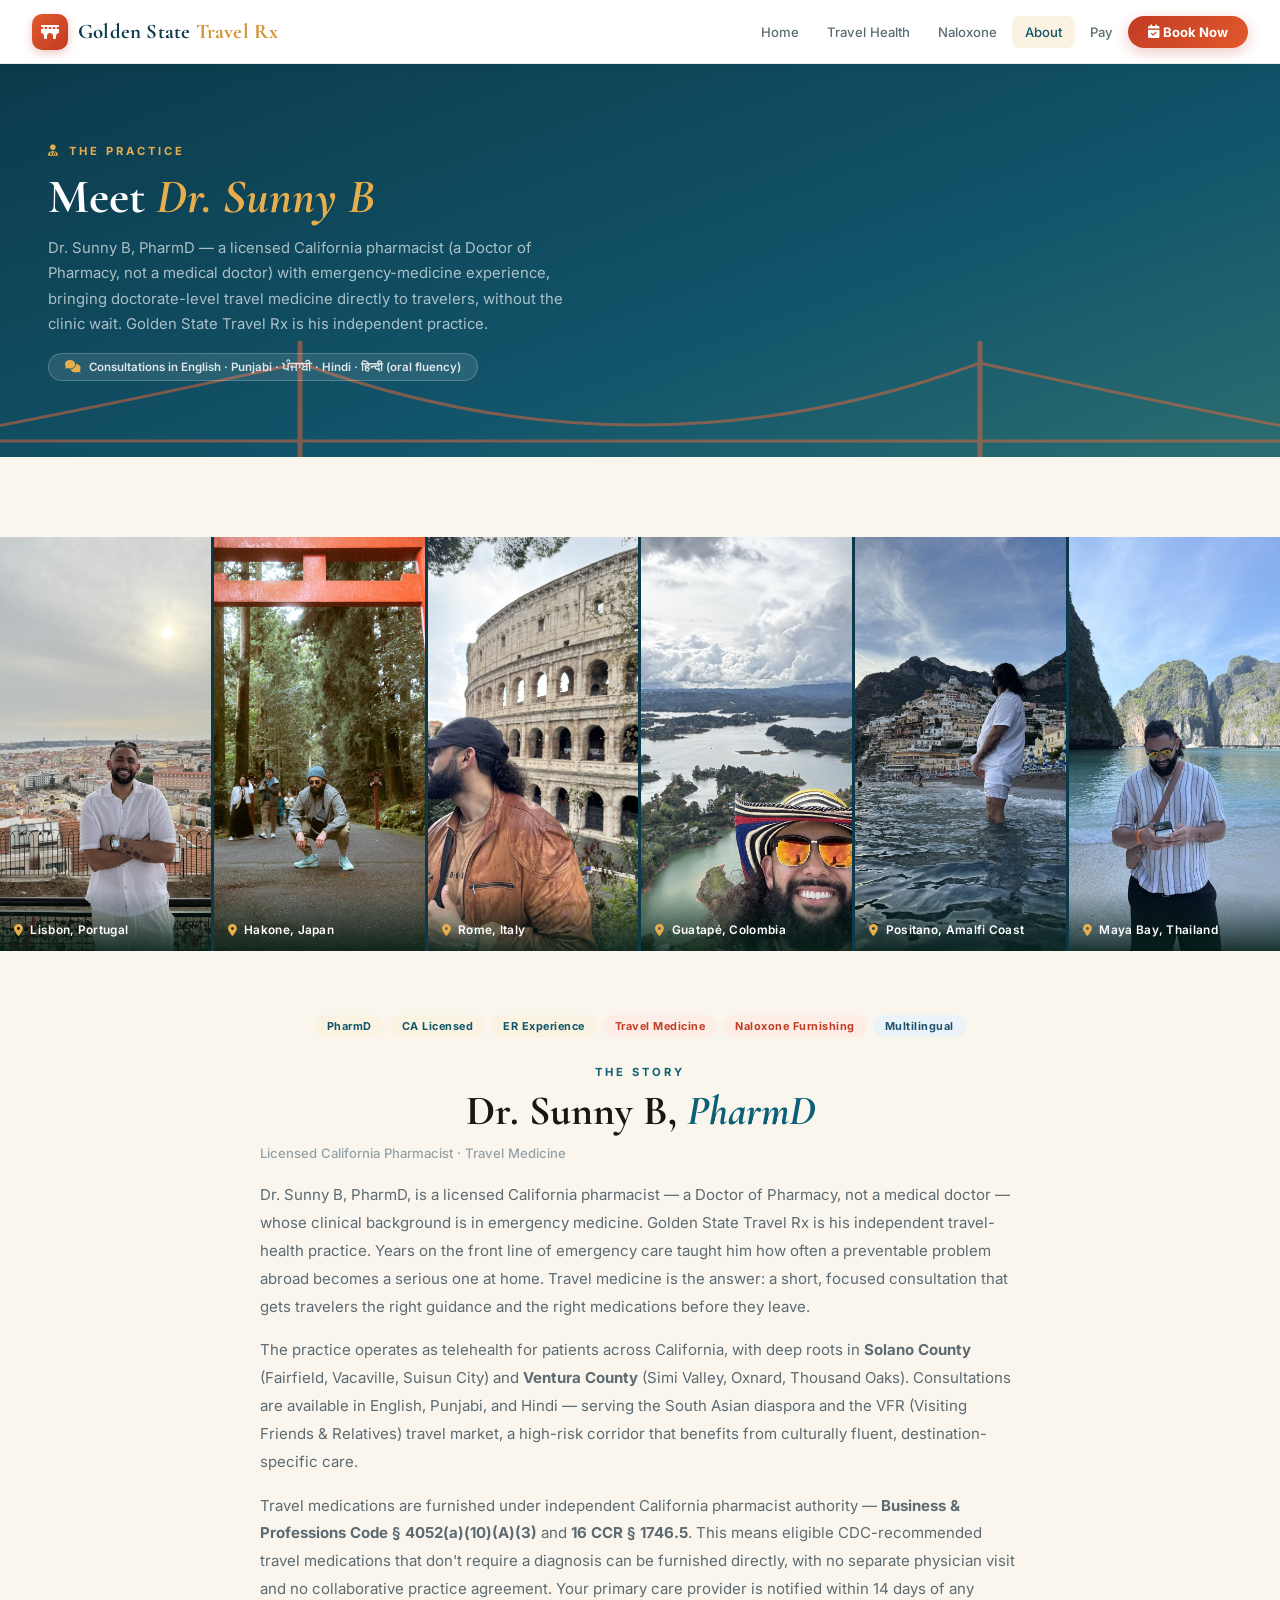
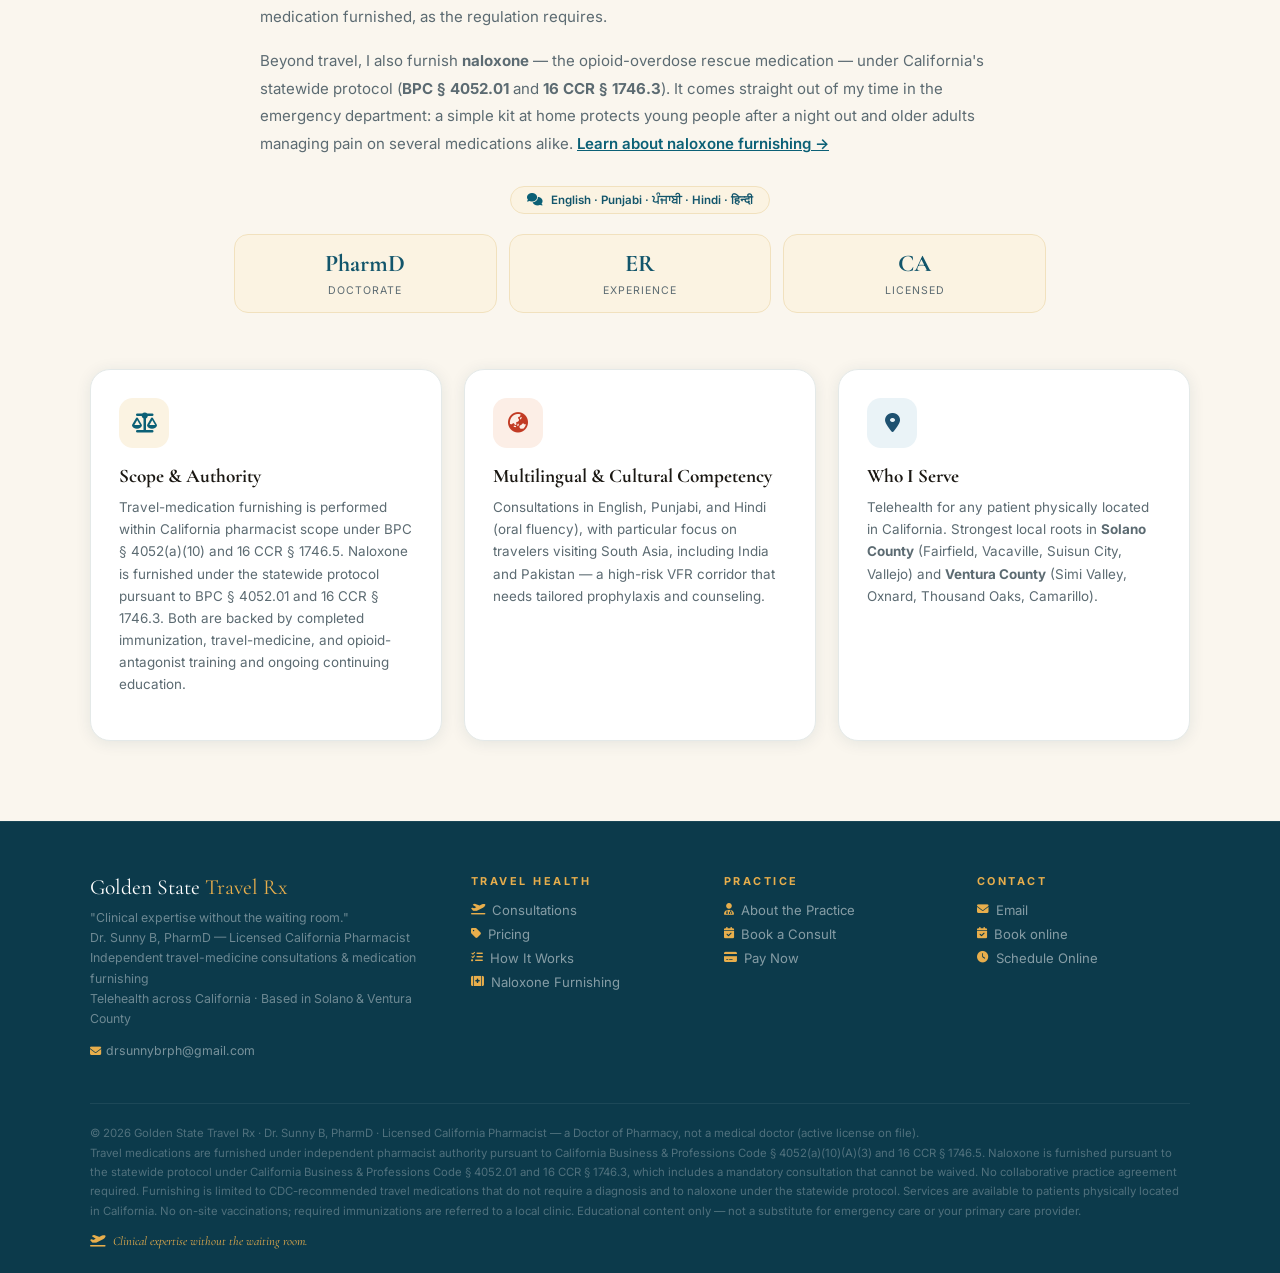
==== about.html @ 798304ad "Add files via upload" ====
<!DOCTYPE html>
<html lang="en">
<head>
<meta charset="UTF-8"/>
<meta name="viewport" content="width=device-width, initial-scale=1.0"/>
<title>About | Golden State Travel Rx — California Travel Medicine Pharmacist</title>
<meta name="description" content="Golden State Travel Rx — an independent California travel-health practice led by Dr. Sunny B, PharmD, a licensed pharmacist with emergency-medicine experience, providing travel health consultations, travel-medication furnishing, and naloxone furnishing. Telehealth across California; based in Solano and Ventura County. Consultations in English, Punjabi, and Hindi."/>
<meta name="keywords" content="Golden State Travel Rx, travel Rx California, travel medicine pharmacist California, naloxone furnishing pharmacist California, Punjabi pharmacist travel health, Hindi pharmacist telehealth, emergency medicine experience"/>
<meta property="og:title" content="About | Golden State Travel Rx"/>
<meta property="og:description" content="Licensed California pharmacist providing independent travel health consultations and medication furnishing under Golden State Travel Rx."/>
<meta property="og:type" content="website"/>
<meta property="og:url" content="https://goldenstatetravelrx.com/about.html"/>
<link rel="canonical" href="https://goldenstatetravelrx.com/about.html"/>
<link href="https://fonts.googleapis.com/css2?family=Cormorant+Garamond:ital,wght@0,400;0,600;0,700;1,400;1,600&family=Inter:wght@300;400;500;600;700&display=swap" rel="stylesheet"/>
<link href="https://cdnjs.cloudflare.com/ajax/libs/font-awesome/6.5.0/css/all.min.css" rel="stylesheet"/>
<link rel="stylesheet" href="styles.css"/>
</head>
<body>

<nav class="navbar">
  <a class="nav-brand" href="index.html">
    <div class="nav-brand-icon"><i class="fa-solid fa-bridge"></i></div>
    <div class="nav-brand-text">Golden State <span>Travel Rx</span></div>
  </a>
  <ul class="nav-menu" id="navMenu">
    <li class="nav-item"><a class="nav-link" href="index.html" data-nav="home">Home</a></li>
    <li class="nav-item"><a class="nav-link" href="travel-health.html" data-nav="travel">Travel Health</a></li>
    <li class="nav-item"><a class="nav-link" href="naloxone.html" data-nav="naloxone">Naloxone</a></li>
    <li class="nav-item"><a class="nav-link" href="about.html" data-nav="about">About</a></li>
    <li class="nav-item"><a class="nav-link" href="pay.html" data-nav="pay">Pay</a></li>
    <li class="nav-item"><a class="nav-link nav-cta" href="book.html" data-nav="book"><i class="fa-solid fa-calendar-check"></i> Book Now</a></li>
  </ul>
  <button class="hamburger" onclick="toggleMobileMenu()" id="hamburger" aria-label="Toggle menu">☰</button>
</nav>

<main>
  <div class="page-hero">
    <div class="page-hero-inner">
      <span class="eyebrow"><i class="fa-solid fa-user-doctor"></i> The Practice</span>
      <h1>Meet <em>Dr. Sunny B</em></h1>
      <p>Dr. Sunny B, PharmD — a licensed California pharmacist (a Doctor of Pharmacy, not a medical doctor) with emergency-medicine experience, bringing doctorate-level travel medicine directly to travelers, without the clinic wait. Golden State Travel Rx is his independent practice.</p>
      <div class="lang-badge" style="margin-top:16px;"><i class="fa-solid fa-comments"></i> Consultations in English · Punjabi · ਪੰਜਾਬੀ · Hindi · हिन्दी (oral fluency)</div>
    </div>
  </div>

  <section>
    <div class="container">
      <div class="about-gallery" id="aboutGallery"></div>
      <div class="about-story">
        <div class="about-story-inner">
          <div class="cred-badges">
            <span class="badge b-green">PharmD</span>
            <span class="badge b-green">CA Licensed</span>
            <span class="badge b-green">ER Experience</span>
            <span class="badge b-orange">Travel Medicine</span>
            <span class="badge b-orange">Naloxone Furnishing</span>
            <span class="badge b-slate">Multilingual</span>
          </div>
          <span class="eyebrow">The Story</span>
          <h2 class="section-title" style="margin-bottom:4px;">Dr. Sunny B, <em>PharmD</em></h2>
          <p style="font-size:.82rem;color:var(--gray2);margin-bottom:16px;font-weight:500;">Licensed California Pharmacist · Travel Medicine</p>
          <p>Dr. Sunny B, PharmD, is a licensed California pharmacist — a Doctor of Pharmacy, not a medical doctor — whose clinical background is in emergency medicine. Golden State Travel Rx is his independent travel-health practice. Years on the front line of emergency care taught him how often a preventable problem abroad becomes a serious one at home. Travel medicine is the answer: a short, focused consultation that gets travelers the right guidance and the right medications before they leave.</p>
          <p>The practice operates as telehealth for patients across California, with deep roots in <strong>Solano County</strong> (Fairfield, Vacaville, Suisun City) and <strong>Ventura County</strong> (Simi Valley, Oxnard, Thousand Oaks). Consultations are available in English, Punjabi, and Hindi — serving the South Asian diaspora and the VFR (Visiting Friends &amp; Relatives) travel market, a high-risk corridor that benefits from culturally fluent, destination-specific care.</p>
          <p>Travel medications are furnished under independent California pharmacist authority — <strong>Business &amp; Professions Code § 4052(a)(10)(A)(3)</strong> and <strong>16 CCR § 1746.5</strong>. This means eligible CDC-recommended travel medications that don't require a diagnosis can be furnished directly, with no separate physician visit and no collaborative practice agreement. Your primary care provider is notified within 14 days of any medication furnished, as the regulation requires.</p>
          <p>Beyond travel, I also furnish <strong>naloxone</strong> &mdash; the opioid-overdose rescue medication &mdash; under California's statewide protocol (<strong>BPC § 4052.01</strong> and <strong>16 CCR § 1746.3</strong>). It comes straight out of my time in the emergency department: a simple kit at home protects young people after a night out and older adults managing pain on several medications alike. <a href="naloxone.html" style="color:var(--emerald2);font-weight:600;">Learn about naloxone furnishing &rarr;</a></p>
          <div class="lang-badge-light"><i class="fa-solid fa-comments"></i> English · Punjabi · ਪੰਜਾਬੀ · Hindi · हिन्दी</div>
          <div class="about-stats" style="margin-top:20px;">
            <div class="astat"><span class="astat-num">PharmD</span><span class="astat-label">Doctorate</span></div>
            <div class="astat"><span class="astat-num">ER</span><span class="astat-label">Experience</span></div>
            <div class="astat"><span class="astat-num">CA</span><span class="astat-label">Licensed</span></div>
          </div>
        </div>
      </div>

      <div style="margin-top:56px;">
        <div class="cards-grid">
          <div class="card"><div class="card-icon ci-green"><i class="fa-solid fa-scale-balanced"></i></div><h3>Scope &amp; Authority</h3><p>Travel-medication furnishing is performed within California pharmacist scope under BPC § 4052(a)(10) and 16 CCR § 1746.5. Naloxone is furnished under the statewide protocol pursuant to BPC § 4052.01 and 16 CCR § 1746.3. Both are backed by completed immunization, travel-medicine, and opioid-antagonist training and ongoing continuing education.</p></div>
          <div class="card"><div class="card-icon ci-orange"><i class="fa-solid fa-earth-asia"></i></div><h3>Multilingual &amp; Cultural Competency</h3><p>Consultations in English, Punjabi, and Hindi (oral fluency), with particular focus on travelers visiting South Asia, including India and Pakistan — a high-risk VFR corridor that needs tailored prophylaxis and counseling.</p></div>
          <div class="card"><div class="card-icon ci-slate"><i class="fa-solid fa-location-dot"></i></div><h3>Who I Serve</h3><p>Telehealth for any patient physically located in California. Strongest local roots in <strong>Solano County</strong> (Fairfield, Vacaville, Suisun City, Vallejo) and <strong>Ventura County</strong> (Simi Valley, Oxnard, Thousand Oaks, Camarillo).</p></div>
        </div>
      </div>
    </div>
  </section>
</main>

<footer>
  <div class="footer-inner">
    <div class="footer-grid">
      <div>
        <div class="footer-brand">Golden State <span>Travel Rx</span></div>
        <div class="footer-tagline">"Clinical expertise without the waiting room."<br/>Dr. Sunny B, PharmD — Licensed California Pharmacist<br/>Independent travel-medicine consultations &amp; medication furnishing<br/>Telehealth across California · Based in Solano &amp; Ventura County</div>
        <div style="margin-top:10px;"><a href="mailto:drsunnybrph@gmail.com" style="color:rgba(255,255,255,.45);font-size:.77rem;text-decoration:none;font-family:'Inter',sans-serif;"><i class="fa-solid fa-envelope" style="font-size:.7rem;color:var(--emerald4);margin-right:5px;"></i>drsunnybrph@gmail.com</a></div>
      </div>
      <div class="footer-col"><h4>Travel Health</h4><ul>
        <li><a href="travel-health.html"><i class="fa-solid fa-plane-departure"></i>Consultations</a></li>
        <li><a href="travel-health.html#pricing"><i class="fa-solid fa-tag"></i>Pricing</a></li>
        <li><a href="travel-health.html#how"><i class="fa-solid fa-list-check"></i>How It Works</a></li>
        <li><a href="naloxone.html"><i class="fa-solid fa-kit-medical"></i>Naloxone Furnishing</a></li>
      </ul></div>
      <div class="footer-col"><h4>Practice</h4><ul>
        <li><a href="about.html"><i class="fa-solid fa-user-doctor"></i>About the Practice</a></li>
        <li><a href="book.html"><i class="fa-solid fa-calendar-check"></i>Book a Consult</a></li>
        <li><a href="pay.html"><i class="fa-solid fa-credit-card"></i>Pay Now</a></li>
      </ul></div>
      <div class="footer-col"><h4>Contact</h4><ul>
        <li><a href="mailto:drsunnybrph@gmail.com"><i class="fa-solid fa-envelope"></i>Email</a></li>
        <li><a href="book.html"><i class="fa-solid fa-calendar-check"></i>Book online</a></li>
        <li><a href="book.html"><i class="fa-solid fa-clock"></i>Schedule Online</a></li>
      </ul></div>
    </div>
    <div class="footer-bottom">
      <div>
        <div class="footer-legal">© 2026 Golden State Travel Rx · Dr. Sunny B, PharmD · Licensed California Pharmacist — a Doctor of Pharmacy, not a medical doctor (active license on file).<br/>Travel medications are furnished under independent pharmacist authority pursuant to California Business &amp; Professions Code § 4052(a)(10)(A)(3) and 16 CCR § 1746.5. Naloxone is furnished pursuant to the statewide protocol under California Business &amp; Professions Code § 4052.01 and 16 CCR § 1746.3, which includes a mandatory consultation that cannot be waived. No collaborative practice agreement required. Furnishing is limited to CDC-recommended travel medications that do not require a diagnosis and to naloxone under the statewide protocol. Services are available to patients physically located in California. No on-site vaccinations; required immunizations are referred to a local clinic. Educational content only — not a substitute for emergency care or your primary care provider.</div>
      </div>
      <div class="footer-love"><i class="fa-solid fa-plane-departure"></i> Clinical expertise without the waiting room.</div>
    </div>
  </div>
</footer>

<script src="script.js"></script>
</body>
</html>
---- styles.css ----
:root{
  /* ===== Golden State / Golden Gate palette =====
     deep Pacific teal base · California gold · Golden Gate international orange · warm sand */
  --forest:#0C3A4B;   --emerald:#12556B;  --emerald2:#0B6076;  --emerald3:#12849B;  --emerald4:#E8AE4C;
  --mint:#FBF3E2;      --mint2:#F1E1BE;    --orange:#C23B24;    --orange2:#E15A2B;   --orange3:#F4C9AC;  --orange4:#FCEEE6;
  --slate:#123A54;--slate2:#1E5170;--slate3:#EAF3F7;
  --gray:#5C6B72;--gray2:#93A2A8;--gray3:#F5F7F6;--gray4:#E4E9E8;
  --white:#FFFFFF;--cream:#FAF6EE;--text:#1A1712;
  --gold:#E8AE4C;--gold2:#D4922E;--ggorange:#C23B24;
  --radius:16px;--shadow:0 2px 16px rgba(12,58,75,.09);--shadow2:0 8px 40px rgba(12,58,75,.15);
}
*{margin:0;padding:0;box-sizing:border-box;}
html{scroll-behavior:smooth;}
body{font-family:'Inter',sans-serif;background:var(--cream);color:var(--text);overflow-x:hidden;animation:fadeIn .28s ease both;padding-top:64px;}
@keyframes fadeIn{from{opacity:0;transform:translateY(8px)}to{opacity:1;transform:translateY(0)}}

/* FA sizing */
.card-icon i{font-size:1.25rem;}
.di-icon i{font-size:1rem;}
.hero-stat-num i{font-size:1.5rem;}
.price-icon i{font-size:1.6rem;color:var(--emerald2);}
.pay-logo i{font-size:2rem;}
.nav-brand-icon i{font-size:1rem;color:white;}
.emr-rec i{font-size:.8rem;color:var(--emerald2);}

/* ─── NAVBAR ─── */
.navbar{position:fixed;top:0;left:0;right:0;z-index:1000;background:rgba(255,255,255,.97);backdrop-filter:blur(16px);border-bottom:1px solid rgba(6,78,59,.1);padding:0 32px;height:64px;display:flex;align-items:center;justify-content:space-between;box-shadow:0 1px 12px rgba(6,78,59,.06);}
.nav-brand{display:flex;align-items:center;gap:10px;text-decoration:none;}
.nav-brand-icon{width:36px;height:36px;background:linear-gradient(135deg,var(--emerald),var(--emerald3));border-radius:10px;display:flex;align-items:center;justify-content:center;flex-shrink:0;}
.nav-brand-text{font-family:'Cormorant Garamond',serif;font-size:1.3rem;font-weight:700;color:var(--forest);}
.nav-brand-text span{color:var(--orange);}
.nav-menu{display:flex;align-items:center;gap:2px;list-style:none;}
.nav-item{position:relative;}
.nav-link{background:none;border:none;color:var(--gray);font-size:.82rem;font-weight:500;cursor:pointer;padding:8px 13px;border-radius:8px;transition:all .2s;font-family:'Inter',sans-serif;display:inline-flex;align-items:center;gap:4px;white-space:nowrap;text-decoration:none;}
.nav-link:hover,.nav-link.active{background:var(--mint);color:var(--emerald);}
.chevron{font-size:.62rem;transition:transform .2s;}
.nav-item.open .chevron{transform:rotate(180deg);}
.dropdown{position:absolute;top:calc(100% + 8px);left:50%;transform:translateX(-50%);background:var(--white);border:1px solid var(--gray4);border-radius:16px;padding:8px;min-width:240px;opacity:0;pointer-events:none;transition:all .2s;box-shadow:var(--shadow2);}
.nav-item.open .dropdown{opacity:1;pointer-events:all;}
.dropdown-item{display:flex;align-items:center;gap:10px;padding:10px 12px;border-radius:10px;color:var(--gray);font-size:.82rem;font-weight:500;transition:all .2s;text-decoration:none;width:100%;}
.dropdown-item:hover{background:var(--mint);color:var(--emerald);}
.dropdown-item strong{color:var(--text);display:block;font-size:.83rem;}
.dropdown-item small{color:var(--gray2);font-size:.72rem;}
.di-icon{width:34px;height:34px;border-radius:9px;display:flex;align-items:center;justify-content:center;flex-shrink:0;}
.nav-cta{background:linear-gradient(135deg,var(--orange),var(--orange2))!important;color:white!important;font-weight:700!important;border-radius:50px!important;padding:8px 20px!important;box-shadow:0 4px 14px rgba(234,88,12,.25);}
.nav-cta:hover{opacity:.9!important;transform:translateY(-1px);}
.hamburger{display:none;background:none;border:none;color:var(--forest);font-size:1.4rem;cursor:pointer;padding:4px 8px;line-height:1;}

/* ─── HERO ─── */
.hero{min-height:calc(100vh - 64px);background:linear-gradient(150deg,var(--forest) 0%,var(--emerald) 45%,#065F3A 100%);position:relative;overflow:hidden;display:flex;align-items:center;padding:60px 48px;}
.hero-dots{position:absolute;inset:0;background-image:radial-gradient(rgba(255,255,255,.06) 1px,transparent 1px);background-size:36px 36px;}
.hero-glow{position:absolute;width:700px;height:700px;border-radius:50%;background:radial-gradient(circle,rgba(16,185,129,.15),transparent 70%);top:-200px;right:-100px;pointer-events:none;}
.hero-glow2{position:absolute;width:400px;height:400px;border-radius:50%;background:radial-gradient(circle,rgba(234,88,12,.08),transparent 70%);bottom:0;left:30%;pointer-events:none;}
.hero-content{position:relative;z-index:2;max-width:680px;}
.hero-eyebrow{display:inline-flex;align-items:center;gap:10px;background:rgba(255,255,255,.1);border:1px solid rgba(255,255,255,.2);color:rgba(255,255,255,.9);font-size:.72rem;font-weight:600;letter-spacing:2px;text-transform:uppercase;padding:7px 18px;border-radius:50px;margin-bottom:24px;}
.hero-eyebrow i{font-size:.85rem;color:var(--emerald4);}
.hero h1{font-family:'Cormorant Garamond',serif;font-size:clamp(2.8rem,5.5vw,4.8rem);color:var(--white);line-height:1.1;font-weight:700;margin-bottom:18px;}
.hero h1 em{color:var(--emerald4);font-style:italic;display:block;}
.hero-desc{color:rgba(255,255,255,.7);font-size:.97rem;line-height:1.75;max-width:500px;margin-bottom:36px;}
.hero-btns{display:flex;gap:12px;flex-wrap:wrap;}
.hero-stats{display:flex;gap:32px;margin-top:52px;flex-wrap:wrap;}
.hero-stat-num{font-family:'Cormorant Garamond',serif;font-size:2rem;color:var(--emerald4);font-weight:700;display:block;line-height:1;}
.hero-stat-label{font-size:.72rem;color:rgba(255,255,255,.5);text-transform:uppercase;letter-spacing:1px;margin-top:4px;}
.hero-divider{width:1px;background:rgba(255,255,255,.12);align-self:stretch;}

/* ─── PAGE HERO ─── */
.page-hero{background:linear-gradient(140deg,var(--forest) 0%,var(--emerald) 100%);padding:80px 48px 56px;position:relative;overflow:hidden;}
.page-hero::after{content:'';position:absolute;inset:0;background-image:radial-gradient(rgba(255,255,255,.04) 1px,transparent 1px);background-size:32px 32px;}
.page-hero-inner{position:relative;z-index:1;max-width:680px;}
.page-hero h1{font-family:'Cormorant Garamond',serif;font-size:clamp(2rem,4vw,3rem);color:white;font-weight:700;margin-bottom:10px;}
.page-hero h1 em{color:var(--emerald4);font-style:italic;}
.page-hero p{color:rgba(255,255,255,.65);font-size:.93rem;line-height:1.7;max-width:540px;}
.page-hero .eyebrow{color:var(--emerald4);display:flex;align-items:center;gap:8px;margin-bottom:10px;}
.disclaimer{background:rgba(255,255,255,.07);border:1px solid rgba(255,255,255,.12);border-left:3px solid var(--orange2);border-radius:10px;padding:12px 16px;margin-top:20px;font-size:.75rem;color:rgba(255,255,255,.6);line-height:1.6;display:flex;gap:10px;position:relative;z-index:1;}
.disclaimer i{color:var(--orange2);flex-shrink:0;margin-top:2px;}

/* ─── SECTIONS ─── */
section{padding:80px 40px;}
.container{max-width:1100px;margin:0 auto;}
.container-sm{max-width:740px;margin:0 auto;}
.eyebrow{font-size:.7rem;font-weight:700;letter-spacing:3px;text-transform:uppercase;color:var(--emerald2);margin-bottom:8px;display:block;}
.section-title{font-family:'Cormorant Garamond',serif;font-size:clamp(1.8rem,3.5vw,2.6rem);font-weight:700;color:var(--text);line-height:1.2;margin-bottom:10px;}
.section-title em{color:var(--orange);font-style:italic;}
.section-sub{color:var(--gray);font-size:.93rem;line-height:1.75;max-width:520px;}
.center{text-align:center;}
.center .section-sub{margin:0 auto 48px;}
.center .eyebrow{text-align:center;}

/* ─── BUTTONS ─── */
.btn-orange{background:linear-gradient(135deg,var(--orange),var(--orange2));color:white;border:none;border-radius:50px;padding:14px 32px;font-size:.92rem;font-weight:700;cursor:pointer;display:inline-flex;align-items:center;gap:8px;transition:all .2s;box-shadow:0 8px 28px rgba(234,88,12,.35);font-family:'Inter',sans-serif;text-decoration:none;}
.btn-orange:hover{transform:translateY(-2px);box-shadow:0 12px 36px rgba(234,88,12,.45);}
.btn-ghost-white{background:rgba(255,255,255,.08);color:white;border:1.5px solid rgba(255,255,255,.25);border-radius:50px;padding:13px 28px;font-size:.92rem;font-weight:600;cursor:pointer;transition:all .2s;font-family:'Inter',sans-serif;display:inline-flex;align-items:center;gap:8px;text-decoration:none;}
.btn-ghost-white:hover{background:rgba(255,255,255,.16);border-color:rgba(255,255,255,.5);}
.btn-cta{background:linear-gradient(135deg,var(--orange),var(--orange2));color:white;border:none;border-radius:50px;padding:12px 24px;font-size:.85rem;font-weight:700;cursor:pointer;width:100%;transition:all .2s;font-family:'Inter',sans-serif;box-shadow:0 4px 14px rgba(234,88,12,.2);display:flex;align-items:center;justify-content:center;gap:8px;text-decoration:none;}
.btn-cta:hover{transform:translateY(-1px);box-shadow:0 8px 20px rgba(234,88,12,.3);}
.btn-green{background:linear-gradient(135deg,var(--emerald),var(--emerald3));color:white;border:none;border-radius:50px;padding:12px 24px;font-size:.85rem;font-weight:700;cursor:pointer;width:100%;transition:all .2s;font-family:'Inter',sans-serif;display:flex;align-items:center;justify-content:center;gap:8px;text-decoration:none;}
.btn-green:hover{transform:translateY(-1px);opacity:.9;}
.btn-slate{background:linear-gradient(135deg,var(--slate),var(--slate2));color:white;border:none;border-radius:50px;padding:12px 24px;font-size:.85rem;font-weight:700;cursor:pointer;width:100%;transition:all .2s;font-family:'Inter',sans-serif;display:flex;align-items:center;justify-content:center;gap:8px;text-decoration:none;}
.btn-slate:hover{transform:translateY(-1px);opacity:.9;}

/* ─── CARDS ─── */
.cards-grid{display:grid;grid-template-columns:repeat(auto-fit,minmax(300px,1fr));gap:22px;margin-top:48px;}
.card{background:var(--white);border-radius:20px;padding:28px;box-shadow:var(--shadow);border:1.5px solid var(--gray4);transition:all .3s;}
.card:hover{transform:translateY(-5px);box-shadow:var(--shadow2);border-color:var(--mint2);}
.card-icon{width:50px;height:50px;border-radius:14px;display:flex;align-items:center;justify-content:center;margin-bottom:16px;}
.ci-green{background:var(--mint);color:var(--emerald2);}
.ci-orange{background:var(--orange4);color:var(--orange);}
.ci-slate{background:var(--slate3);color:var(--slate2);}
.card h3{font-family:'Cormorant Garamond',serif;font-size:1.2rem;font-weight:700;margin-bottom:8px;color:var(--text);}
.card p{font-size:.84rem;color:var(--gray);line-height:1.65;margin-bottom:16px;}
.card-link{font-size:.8rem;font-weight:700;color:var(--emerald2);display:inline-flex;align-items:center;gap:6px;text-decoration:none;transition:color .2s;}
.card-link:hover{color:var(--orange);}
.tag-row{display:flex;gap:8px;flex-wrap:wrap;margin-top:10px;}

/* ─── PRICING ─── */
.pricing-grid{display:grid;grid-template-columns:repeat(auto-fit,minmax(250px,1fr));gap:20px;margin-top:40px;}
.price-card{background:var(--white);border-radius:22px;padding:28px 24px;border:1.5px solid var(--gray4);box-shadow:var(--shadow);transition:all .3s;position:relative;}
.price-card:hover{transform:translateY(-4px);box-shadow:var(--shadow2);}
.price-card.featured{border-color:var(--emerald3);background:linear-gradient(160deg,var(--mint) 0%,var(--white) 60%);}
.featured-badge{position:absolute;top:-13px;left:50%;transform:translateX(-50%);background:linear-gradient(135deg,var(--orange),var(--orange2));color:white;font-size:.68rem;font-weight:800;letter-spacing:1.5px;text-transform:uppercase;padding:4px 14px;border-radius:50px;white-space:nowrap;box-shadow:0 4px 12px rgba(234,88,12,.3);}
.price-icon{font-size:1.6rem;margin-bottom:14px;display:block;}
.price-card h3{font-family:'Cormorant Garamond',serif;font-size:1.15rem;font-weight:700;color:var(--text);margin-bottom:6px;}
.price-amount{font-family:'Cormorant Garamond',serif;font-size:2.4rem;font-weight:700;color:var(--emerald);line-height:1;}
.price-amount span{font-size:.9rem;color:var(--gray);font-family:'Inter',sans-serif;font-weight:400;}
.price-desc{font-size:.8rem;color:var(--gray);line-height:1.6;margin:10px 0 16px;}
.price-features{list-style:none;margin-bottom:20px;}
.price-features li{font-size:.8rem;color:var(--gray);padding:6px 0;display:flex;align-items:flex-start;gap:8px;border-bottom:1px solid var(--gray4);}
.price-features li:last-child{border-bottom:none;}
.price-features li i{color:var(--emerald3);font-size:.75rem;margin-top:3px;flex-shrink:0;}

/* ─── STEPS ─── */
.steps-grid{display:grid;grid-template-columns:repeat(auto-fit,minmax(180px,1fr));gap:16px;margin-top:36px;}
.step-card{background:var(--white);border-radius:18px;padding:24px 20px;text-align:center;border:1.5px solid var(--gray4);box-shadow:var(--shadow);transition:border-color .2s;}
.step-card:hover{border-color:var(--mint2);}
.step-num{width:40px;height:40px;border-radius:50%;background:linear-gradient(135deg,var(--emerald),var(--emerald3));color:white;font-weight:800;font-size:.92rem;display:flex;align-items:center;justify-content:center;margin:0 auto 14px;box-shadow:0 4px 12px rgba(5,150,105,.25);}
.step-card h4{font-family:'Cormorant Garamond',serif;font-size:1.05rem;font-weight:700;color:var(--text);margin-bottom:6px;}
.step-card p{font-size:.78rem;color:var(--gray);line-height:1.5;}

/* ─── FORM SECTION ─── */
.form-section{background:linear-gradient(160deg,var(--mint) 0%,var(--cream) 100%);padding:64px 40px;}
.form-card{background:var(--white);border-radius:24px;padding:48px 40px;box-shadow:var(--shadow2);max-width:720px;margin:0 auto;border:1.5px solid var(--mint2);text-align:center;}
.form-card-icon{width:64px;height:64px;background:var(--mint);border-radius:18px;display:flex;align-items:center;justify-content:center;margin:0 auto 20px;}
.form-card-icon i{font-size:1.8rem;color:var(--emerald2);}
.form-card h3{font-family:'Cormorant Garamond',serif;font-size:1.4rem;font-weight:700;color:var(--text);margin-bottom:10px;display:flex;align-items:center;justify-content:center;gap:10px;}
.form-card h3 i{color:var(--emerald3);font-size:1.2rem;}
.form-card p{color:var(--gray);font-size:.9rem;line-height:1.7;max-width:480px;margin:0 auto 28px;}
.form-note{font-size:.74rem;color:var(--gray2);margin-top:16px;display:flex;align-items:center;justify-content:center;gap:6px;}
.form-note i{color:var(--emerald3);}

/* ─── HIGHLIGHT BOX ─── */
.highlight-box{background:var(--mint);border:1.5px solid var(--mint2);border-left:4px solid var(--emerald3);border-radius:14px;padding:20px 24px;margin:24px 0;}
.highlight-box p{font-size:.86rem;color:var(--emerald);line-height:1.65;display:flex;gap:10px;align-items:flex-start;}
.highlight-box p i{color:var(--emerald2);flex-shrink:0;margin-top:2px;}
.highlight-box strong{color:var(--forest);}

/* ─── EMR ─── */
.emr-grid{display:grid;grid-template-columns:repeat(auto-fit,minmax(230px,1fr));gap:18px;margin-top:32px;}
.emr-card{background:var(--white);border-radius:16px;padding:22px;border:1.5px solid var(--gray4);box-shadow:var(--shadow);}
.emr-card.top{border-color:var(--emerald3);background:var(--mint);}
.emr-rec{font-size:.68rem;font-weight:800;letter-spacing:1.5px;text-transform:uppercase;color:var(--emerald2);margin-bottom:6px;display:flex;align-items:center;gap:6px;}
.emr-name{font-family:'Cormorant Garamond',serif;font-size:1.15rem;font-weight:700;color:var(--text);margin-bottom:4px;}
.emr-price{font-size:.8rem;font-weight:700;color:var(--orange);margin-bottom:8px;}
.emr-features{list-style:none;}
.emr-features li{font-size:.77rem;color:var(--gray);padding:3px 0;display:flex;gap:8px;align-items:flex-start;}
.emr-features li i{color:var(--emerald3);font-size:.7rem;margin-top:3px;flex-shrink:0;}

/* ─── PAY ─── */
.pay-grid{display:grid;grid-template-columns:repeat(auto-fit,minmax(210px,1fr));gap:20px;margin-top:36px;}
.pay-card{background:var(--white);border-radius:22px;padding:28px 24px;text-align:center;border:1.5px solid var(--gray4);box-shadow:var(--shadow);transition:all .25s;}
.pay-card:hover{transform:translateY(-4px);box-shadow:var(--shadow2);border-color:var(--mint2);}
.pay-logo{font-size:2rem;margin-bottom:12px;display:block;}
.pay-card h3{font-weight:700;font-size:1rem;color:var(--text);margin-bottom:4px;}
.pay-handle{font-size:.88rem;font-weight:700;color:var(--emerald2);margin-bottom:12px;display:block;}
.pay-card p{font-size:.76rem;color:var(--gray);margin-bottom:16px;line-height:1.5;}
.pay-btn{display:flex;align-items:center;justify-content:center;gap:8px;border-radius:50px;padding:11px 20px;font-size:.83rem;font-weight:700;text-decoration:none;color:white;transition:all .2s;border:none;cursor:pointer;font-family:'Inter',sans-serif;width:100%;}
.pay-btn:hover{opacity:.9;transform:translateY(-1px);}
.copy-btn{background:var(--mint);color:var(--emerald2);border:1.5px solid var(--mint2);border-radius:50px;padding:10px 20px;font-size:.83rem;font-weight:700;cursor:pointer;width:100%;font-family:'Inter',sans-serif;display:flex;align-items:center;justify-content:center;gap:8px;transition:all .2s;}
.copy-btn:hover{background:var(--mint2);}
.copy-btn.copied{background:var(--emerald3);color:white;border-color:var(--emerald3);}

/* ─── ABOUT ─── */
.about-wrap{display:grid;grid-template-columns:1fr 1fr;min-height:580px;max-width:1100px;margin:0 auto;border-radius:28px;overflow:hidden;box-shadow:var(--shadow2);}
.about-photo-panel{position:relative;min-height:520px;overflow:hidden;background:var(--mint);display:flex;align-items:center;justify-content:center;}
.about-photo-panel img{width:100%;height:100%;object-fit:cover;object-position:center 55%;display:block;}
.about-photo-overlay{position:absolute;inset:0;background:linear-gradient(to right,transparent 60%,rgba(248,250,249,.15) 100%);}
.about-photo-tag{position:absolute;bottom:24px;left:24px;background:rgba(6,78,59,.85);backdrop-filter:blur(8px);color:white;font-size:.72rem;font-weight:600;padding:8px 16px;border-radius:50px;display:flex;align-items:center;gap:8px;letter-spacing:.5px;}
.about-photo-tag i{color:var(--emerald4);}
.about-fallback{position:absolute;inset:0;display:none;flex-direction:column;align-items:center;justify-content:center;gap:16px;padding:40px;}
.about-fallback i{font-size:6rem;color:var(--emerald2);}
.about-fallback p{font-size:.85rem;color:var(--emerald2);text-align:center;line-height:1.6;}
.about-text-panel{background:var(--white);padding:52px 44px;display:flex;flex-direction:column;justify-content:center;}
.cred-badges{display:flex;flex-wrap:wrap;gap:6px;margin-bottom:28px;}
.badge{display:inline-block;font-size:.68rem;font-weight:700;letter-spacing:.5px;padding:4px 12px;border-radius:50px;}
.b-green{background:var(--mint);color:var(--emerald);}
.b-orange{background:var(--orange4);color:var(--orange);}
.b-slate{background:var(--slate3);color:var(--slate2);}
.about-text-panel .section-title em{color:var(--emerald2);}
.about-text-panel p{font-size:.91rem;color:var(--gray);line-height:1.8;margin-bottom:14px;}
.about-stats{display:grid;grid-template-columns:repeat(3,1fr);gap:12px;margin-top:24px;}
.astat{background:var(--mint);border-radius:14px;padding:14px;text-align:center;border:1px solid var(--mint2);}
.astat-num{font-family:'Cormorant Garamond',serif;font-size:1.5rem;font-weight:700;color:var(--emerald);display:block;}
.astat-label{font-size:.66rem;color:var(--gray);text-transform:uppercase;letter-spacing:1px;margin-top:2px;}

/* ─── SCHEDULE BOX ─── */
.schedule-box{background:linear-gradient(135deg,var(--forest),var(--emerald));border-radius:28px;padding:52px 44px;text-align:center;position:relative;overflow:hidden;}
.schedule-box::before{content:'';position:absolute;inset:0;background-image:radial-gradient(rgba(255,255,255,.05) 1px,transparent 1px);background-size:28px 28px;}
.schedule-box h2{font-family:'Cormorant Garamond',serif;font-size:2.2rem;color:white;margin-bottom:10px;position:relative;}
.schedule-box h2 em{color:var(--emerald4);font-style:italic;}
.schedule-box p{color:rgba(255,255,255,.6);font-size:.92rem;margin-bottom:28px;position:relative;}
.schedule-btns{display:flex;gap:14px;justify-content:center;flex-wrap:wrap;position:relative;}

/* ─── FOOTER ─── */
footer{background:var(--forest);padding:52px 40px 24px;border-top:1px solid rgba(255,255,255,.06);}
.footer-inner{max-width:1100px;margin:0 auto;}
.footer-grid{display:grid;grid-template-columns:1.6fr 1fr 1fr 1fr;gap:40px;margin-bottom:44px;}
.footer-brand{font-family:'Cormorant Garamond',serif;font-size:1.35rem;color:white;margin-bottom:8px;}
.footer-brand span{color:var(--emerald4);}
.footer-tagline{font-size:.77rem;color:rgba(255,255,255,.4);line-height:1.65;}
.footer-col h4{font-size:.68rem;font-weight:700;letter-spacing:2.5px;text-transform:uppercase;color:var(--emerald4);margin-bottom:14px;}
.footer-col ul{list-style:none;}
.footer-col ul li{margin-bottom:8px;}
.footer-col ul li a{color:rgba(255,255,255,.5);font-size:.82rem;text-decoration:none;display:flex;align-items:center;gap:7px;transition:color .2s;font-family:'Inter',sans-serif;}
.footer-col ul li a i{font-size:.72rem;color:var(--emerald4);}
.footer-col ul li a:hover{color:var(--emerald4);}
.footer-bottom{border-top:1px solid rgba(255,255,255,.07);padding-top:20px;display:flex;justify-content:space-between;align-items:center;flex-wrap:wrap;gap:12px;}
.footer-legal{font-size:.71rem;color:rgba(255,255,255,.28);line-height:1.7;}
.footer-love{font-size:.78rem;color:var(--emerald4);font-family:'Cormorant Garamond',serif;font-style:italic;display:flex;align-items:center;gap:7px;}

/* ─── MOBILE ─── */
@media(max-width:768px){
  .navbar{padding:0 16px;}
  .nav-menu{display:none;}
  .nav-menu.mobile-open{display:flex;flex-direction:column;position:fixed;top:64px;left:0;right:0;background:white;padding:16px;gap:4px;border-bottom:1px solid var(--gray4);box-shadow:var(--shadow2);max-height:calc(100vh - 64px);overflow-y:auto;}
  /* Only open dropdown when parent nav-item also has .open class */
  .nav-menu.mobile-open .nav-item.open .dropdown{position:static;transform:none;opacity:1;pointer-events:all;box-shadow:none;background:var(--mint);margin-top:4px;}
  .hamburger{display:block;}
  .hero{padding:40px 20px;}
  .hero h1{font-size:clamp(2.2rem,8vw,3.5rem);}
  section{padding:56px 20px;}
  .form-section{padding:44px 20px;}
  .form-card{padding:28px 20px;}
  .about-wrap{grid-template-columns:1fr;}
  .footer-grid{grid-template-columns:1fr 1fr;gap:22px;}
  .page-hero{padding:64px 20px 40px;}
  .schedule-box{padding:36px 20px;}
  .hero-stats{gap:20px;}
  .schedule-btns{flex-direction:column;align-items:center;}
  .schedule-btns a,.schedule-btns .btn-ghost-white{width:100%;max-width:320px;justify-content:center;}
  .pricing-grid{grid-template-columns:1fr;}
}

/* ─── COMING SOON / WAITLIST ─── */
.coming-soon-badge{display:inline-flex;align-items:center;gap:6px;background:var(--orange4);color:var(--orange);font-size:.65rem;font-weight:800;letter-spacing:1.5px;text-transform:uppercase;padding:4px 12px;border-radius:50px;border:1px solid var(--orange3);margin-bottom:10px;}
.coming-soon-badge i{font-size:.65rem;}
.card.coming-soon{opacity:.85;position:relative;}
.card.coming-soon::after{content:'';position:absolute;inset:0;border-radius:20px;border:2px dashed var(--orange3);pointer-events:none;}
.btn-waitlist{text-decoration:none;background:transparent;color:var(--orange);border:1.5px solid var(--orange3);border-radius:50px;padding:10px 22px;font-size:.8rem;font-weight:700;cursor:pointer;font-family:'Inter',sans-serif;display:inline-flex;align-items:center;gap:7px;transition:all .2s;width:100%;justify-content:center;}
.btn-waitlist:hover{background:var(--orange4);border-color:var(--orange2);}

/* ─── WAITLIST MODAL ─── */
.wl-overlay{position:fixed;inset:0;z-index:3000;background:rgba(6,78,59,.55);backdrop-filter:blur(6px);display:none;align-items:center;justify-content:center;padding:20px;}
.wl-overlay.open{display:flex;}
.wl-box{background:white;border-radius:24px;padding:44px 36px;max-width:460px;width:100%;box-shadow:0 24px 64px rgba(0,0,0,.25);position:relative;}
.wl-close{position:absolute;top:16px;right:20px;background:none;border:none;font-size:1.3rem;cursor:pointer;color:var(--gray2);transition:color .2s;}
.wl-close:hover{color:var(--text);}
.wl-icon{width:56px;height:56px;background:var(--orange4);border-radius:16px;display:flex;align-items:center;justify-content:center;margin:0 auto 18px;}
.wl-icon i{font-size:1.5rem;color:var(--orange);}
.wl-box h3{font-family:'Cormorant Garamond',serif;font-size:1.6rem;font-weight:700;color:var(--text);text-align:center;margin-bottom:6px;}
.wl-box p{font-size:.85rem;color:var(--gray);text-align:center;line-height:1.6;margin-bottom:24px;}
.wl-service-tag{display:block;text-align:center;font-size:.72rem;font-weight:700;letter-spacing:1px;text-transform:uppercase;color:var(--orange);margin-bottom:20px;}
.wl-input{width:100%;border:1.5px solid var(--gray4);border-radius:10px;padding:11px 14px;font-family:'Inter',sans-serif;font-size:.9rem;color:var(--text);outline:none;transition:border .2s;background:var(--cream);margin-bottom:10px;}
.wl-input:focus{border-color:var(--emerald3);background:white;}
.btn-wl-submit{width:100%;background:linear-gradient(135deg,var(--orange),var(--orange2));color:white;border:none;border-radius:50px;padding:13px;font-size:.9rem;font-weight:700;cursor:pointer;font-family:'Inter',sans-serif;transition:all .2s;display:flex;align-items:center;justify-content:center;gap:8px;margin-top:4px;}
.btn-wl-submit:hover{transform:translateY(-1px);opacity:.92;}
.wl-note{font-size:.72rem;color:var(--gray2);text-align:center;margin-top:12px;line-height:1.5;}

/* ─── LANGUAGE BADGE ─── */
.lang-badge{display:inline-flex;align-items:center;gap:8px;background:rgba(255,255,255,.1);border:1px solid rgba(255,255,255,.2);color:rgba(255,255,255,.85);font-size:.72rem;font-weight:600;padding:6px 16px;border-radius:50px;margin-bottom:20px;}
.lang-badge i{color:var(--emerald4);font-size:.78rem;}
.lang-badge-light{display:inline-flex;align-items:center;gap:8px;background:var(--mint);border:1px solid var(--mint2);color:var(--emerald);font-size:.72rem;font-weight:600;padding:6px 16px;border-radius:50px;margin-top:12px;}
.lang-badge-light i{color:var(--emerald2);font-size:.78rem;}

/* ─── COUNTY SERVICE AREA ─── */
.county-tag{display:inline-flex;align-items:center;gap:6px;background:rgba(255,255,255,.08);border:1px solid rgba(255,255,255,.15);color:rgba(255,255,255,.7);font-size:.68rem;font-weight:600;padding:5px 13px;border-radius:50px;margin-right:6px;margin-top:8px;}
.county-tag i{font-size:.65rem;color:var(--emerald4);}
.county-row{display:flex;flex-wrap:wrap;gap:4px;margin-top:10px;}

/* ─── NO-SHOTS NOTICE ─── */
.no-shots-notice{background:rgba(255,255,255,.07);border:1px solid rgba(255,255,255,.12);border-left:3px solid var(--emerald4);border-radius:10px;padding:10px 16px;margin-top:12px;font-size:.74rem;color:rgba(255,255,255,.65);line-height:1.6;display:flex;gap:10px;position:relative;z-index:1;}
.no-shots-notice i{color:var(--emerald4);flex-shrink:0;margin-top:2px;}

/* ─── FOOTER LEGAL EXTENDED ─── */
.footer-legal-extended{font-size:.67rem;color:rgba(255,255,255,.2);line-height:1.7;margin-top:8px;padding-top:8px;border-top:1px solid rgba(255,255,255,.06);}

/* ─── PRESCRIPTION FUTURE BOX ─── */
.rx-future-box{background:linear-gradient(135deg,var(--forest),var(--emerald));border-radius:20px;padding:32px 28px;color:white;position:relative;overflow:hidden;margin-top:40px;}
.rx-future-box::before{content:'';position:absolute;inset:0;background-image:radial-gradient(rgba(255,255,255,.05) 1px,transparent 1px);background-size:24px 24px;}
.rx-future-box h3{font-family:'Cormorant Garamond',serif;font-size:1.4rem;font-weight:700;color:white;margin-bottom:8px;position:relative;}
.rx-future-box h3 em{color:var(--emerald4);font-style:italic;}
.rx-future-box p{font-size:.83rem;color:rgba(255,255,255,.65);line-height:1.7;position:relative;}
.rx-future-list{list-style:none;margin-top:14px;position:relative;}
.rx-future-list li{font-size:.82rem;color:rgba(255,255,255,.7);padding:5px 0;display:flex;align-items:center;gap:10px;}
.rx-future-list li i{color:var(--emerald4);font-size:.75rem;flex-shrink:0;}


/* ========== BOOKING-REQUEST FORM (bf-) ========== */
.bf-wrap{max-width:660px;margin:0 auto;background:#fff;border:1.5px solid var(--gray4);border-radius:24px;padding:42px 36px;box-shadow:var(--shadow2);}
.bf-head{text-align:center;margin-bottom:24px;}
.bf-grid{display:grid;grid-template-columns:1fr 1fr;gap:15px 16px;}
.bf-field{display:flex;flex-direction:column;gap:6px;}
.bf-field.full{grid-column:1 / -1;}
.bf-field label{font-size:.72rem;font-weight:700;color:var(--gray);text-transform:uppercase;letter-spacing:.6px;}
.bf-field label .req{color:var(--orange2);}
.bf-input,.bf-select{width:100%;border:1.5px solid var(--gray4);border-radius:10px;padding:11px 13px;font-family:'Inter',sans-serif;font-size:.9rem;color:var(--text);outline:none;transition:border .2s,background .2s;background:var(--cream);}
.bf-input:focus,.bf-select:focus{border-color:var(--emerald3);background:#fff;}
.bf-input.bf-err,.bf-select.bf-err{border-color:#EF4444;background:#FEF2F2;}
.bf-ack{grid-column:1 / -1;display:flex;gap:11px;align-items:flex-start;background:var(--mint);border:1px solid var(--mint2);border-radius:12px;padding:13px 15px;margin-top:2px;}
.bf-ack input{margin-top:2px;flex-shrink:0;width:17px;height:17px;accent-color:var(--emerald3);cursor:pointer;}
.bf-ack label{font-size:.78rem;color:var(--gray);line-height:1.55;font-weight:500;cursor:pointer;}
.bf-submit{grid-column:1 / -1;display:inline-flex;align-items:center;justify-content:center;gap:9px;width:100%;border:none;border-radius:50px;padding:15px;font-family:'Inter',sans-serif;font-size:.95rem;font-weight:700;cursor:pointer;color:#fff;background:linear-gradient(135deg,var(--orange),var(--orange2));transition:transform .2s,box-shadow .2s,opacity .2s;box-shadow:0 10px 26px rgba(234,88,12,.28);margin-top:4px;}
.bf-submit:hover{transform:translateY(-2px);box-shadow:0 14px 34px rgba(234,88,12,.36);}
.bf-submit:disabled{opacity:.55;cursor:not-allowed;transform:none;}
.bf-status{grid-column:1 / -1;font-size:.85rem;line-height:1.6;border-radius:12px;display:none;}
.bf-status.show{display:block;padding:14px 16px;}
.bf-status.ok{background:var(--mint);border:1px solid var(--mint2);color:var(--emerald);}
.bf-status.err{background:#FEF2F2;border:1px solid #FECACA;color:#B91C1C;}
.bf-priv{grid-column:1 / -1;font-size:.72rem;color:var(--gray2);text-align:center;line-height:1.6;margin-top:2px;}
@media(max-width:560px){.bf-grid{grid-template-columns:1fr;}.bf-wrap{padding:30px 20px;}}


/* ===== ABOUT PHOTO SLIDESHOW ===== */
.about-slides{position:absolute;inset:0;}
.about-slide{position:absolute;inset:0;opacity:0;transition:opacity 1s ease;}
.about-slide.active{opacity:1;}
.about-slide-bg{position:absolute;inset:0;background-size:cover;background-position:center;filter:blur(24px) brightness(.7);transform:scale(1.18);}
.about-slide-fg{position:absolute;inset:0;width:100%;height:100%;object-fit:contain;}


/* ===== ABOUT FULL-BLEED HERO (photo bleeds full width, fades into bg) ===== */
.about-hero{position:relative;left:50%;right:50%;width:100vw;margin-left:-50vw;margin-right:-50vw;min-height:760px;background:var(--cream);overflow:hidden;display:flex;align-items:center;}
.about-hero-media{position:absolute;top:0;bottom:0;left:0;width:64%;background:var(--cream);}
.about-hero-scrim{position:absolute;inset:0;pointer-events:none;z-index:2;background:
  linear-gradient(to right, rgba(248,250,249,0) 46%, rgba(248,250,249,.6) 70%, var(--cream) 88%),
  linear-gradient(to bottom, var(--cream), rgba(248,250,249,0) 15%, rgba(248,250,249,0) 85%, var(--cream));}
.about-hero-content{position:relative;z-index:3;margin-left:auto;width:46%;max-width:640px;padding:64px 56px 64px 20px;}
.about-hero-content p{font-size:.91rem;color:var(--gray);line-height:1.8;margin-bottom:14px;}
.about-hero-content .section-title em{color:var(--emerald2);}
.about-hero .about-photo-tag{z-index:4;}
@media(max-width:980px){
  .about-hero{display:block;min-height:0;}
  .about-hero-media{position:relative;width:100%;height:58vh;min-height:380px;}
  .about-hero-scrim{background:linear-gradient(to bottom, rgba(248,250,249,0) 52%, var(--cream) 95%);}
  .about-hero-content{width:auto;max-width:none;margin:0;padding:6px 22px 44px;}
}


/* ===== ABOUT TRAVEL GALLERY (full-width destination strip) ===== */
.about-gallery{position:relative;left:50%;right:50%;width:100vw;margin-left:-50vw;margin-right:-50vw;display:flex;gap:3px;background:var(--forest);}
.gtile{position:relative;flex:1 1 0;min-width:0;margin:0;height:clamp(360px,46vh,500px);overflow:hidden;}
.gtile img{width:100%;height:100%;object-fit:cover;object-position:center center;display:block;transition:transform .7s ease;}
.gtile:hover img{transform:scale(1.06);}
.gtile figcaption{position:absolute;left:0;right:0;bottom:0;padding:32px 14px 14px;color:#fff;font-size:.74rem;font-weight:600;letter-spacing:.3px;background:linear-gradient(to top, rgba(4,30,22,.85), rgba(4,30,22,0));display:flex;align-items:center;gap:7px;}
.gtile figcaption i{color:#34D399;}
.about-story{max-width:860px;margin:64px auto 0;padding:0 24px;text-align:center;}
.about-story .cred-badges{justify-content:center;}
.about-story p{font-size:.94rem;color:var(--gray);line-height:1.85;margin:0 auto 16px;max-width:760px;text-align:left;}
.about-story .section-title em{color:var(--emerald2);}
.about-story .about-stats{justify-content:center;}
@media(max-width:980px){
  .about-gallery{overflow-x:auto;scroll-snap-type:x mandatory;-webkit-overflow-scrolling:touch;gap:2px;}
  .gtile{flex:0 0 64%;height:52vh;min-height:340px;scroll-snap-align:start;}
  .about-story{margin-top:40px;}
}


/* =================================================================
   GOLDEN STATE TRAVEL RX — California rebrand enhancements
   (bridge = signature; palette carried by tokens above)
   ================================================================= */

/* nav brand: international-orange bridge tile + gold Rx */
.nav-brand-icon{background:linear-gradient(135deg,var(--orange2),var(--orange))!important;box-shadow:0 3px 10px rgba(194,59,36,.28);}
.nav-brand-text{letter-spacing:.2px;}
.nav-brand-text span{color:var(--gold2);}

/* HERO — golden hour over the Pacific */
.hero{background:linear-gradient(178deg,#0A3040 0%,#0C3A4B 34%,#12556B 60%,#2C6E70 80%,#7C5A3E 128%)!important;}
.hero-glow{width:520px;height:520px;background:radial-gradient(circle,rgba(232,174,76,.42),rgba(232,174,76,.10) 45%,transparent 70%)!important;top:6%;right:12%;}      /* the sun */
.hero-glow2{width:640px;height:420px;background:radial-gradient(circle,rgba(194,59,36,.20),transparent 70%)!important;bottom:-60px;left:20%;}
.hero-fog{position:absolute;left:0;right:0;bottom:0;height:150px;z-index:1;pointer-events:none;
  background:linear-gradient(to top,rgba(250,246,238,.16),transparent);}
.hero-bridge{position:absolute;left:0;right:0;bottom:0;z-index:1;pointer-events:none;line-height:0;
  filter:drop-shadow(0 4px 14px rgba(0,0,0,.22));}
.hero-bridge .ggb{width:100%;height:min(300px,42vh);display:block;}
.hero-content{position:relative;z-index:3;}
.hero h1 em{color:var(--gold);text-shadow:0 2px 20px rgba(232,174,76,.28);}
.hero-eyebrow i,.lang-badge i,.county-tag i,.hero-stat-num,.hero-stat-num i{color:var(--gold)!important;}

/* PAGE HERO — same golden-hour band + faint bridge line */
.page-hero{background:linear-gradient(160deg,#0C3A4B 0%,#12556B 62%,#2C6E70 100%)!important;}
.page-hero::before{content:"";position:absolute;left:0;right:0;bottom:0;height:120px;z-index:0;pointer-events:none;opacity:.5;
  background:no-repeat bottom/100% 120px url("data:image/svg+xml;utf8,<svg xmlns='http://www.w3.org/2000/svg' viewBox='0 0 1440 120' preserveAspectRatio='xMidYMax slice'><g stroke='%23E9663A' fill='none' stroke-linecap='round'><line x1='0' y1='104' x2='1440' y2='104' stroke-width='3'/><path d='M0,104 Q210,64 380,26 Q720,150 1060,26 Q1230,64 1440,104' stroke-width='3'/><g stroke-width='5'><line x1='380' y1='6' x2='380' y2='120'/><line x1='1060' y1='6' x2='1060' y2='120'/></g></g></svg>");}
.page-hero-inner,.page-hero .disclaimer,.page-hero .no-shots-notice,.page-hero .lang-badge{position:relative;z-index:1;}
.page-hero .eyebrow{color:var(--gold);}
.page-hero h1 em{color:var(--gold);}

/* schedule / rx-future dark boxes get the golden-hour gradient too */
.schedule-box,.rx-future-box{background:linear-gradient(150deg,var(--forest),var(--emerald) 60%,#2C6E70)!important;}
.schedule-box h2 em,.rx-future-box h3 em{color:var(--gold);}
.rx-future-list li i,.schedule-box .eyebrow{color:var(--gold);}

/* gallery caption pin → gold */
.gtile figcaption i{color:var(--gold)!important;}

/* CTA orange shadows re-tinted to Golden Gate orange */
.btn-orange,.bf-submit,.btn-cta{box-shadow:0 8px 26px rgba(194,59,36,.32)!important;}
.btn-orange:hover{box-shadow:0 12px 34px rgba(194,59,36,.42)!important;}
.nav-cta{box-shadow:0 4px 14px rgba(194,59,36,.28)!important;}
.featured-badge,.step-num{box-shadow:0 4px 12px rgba(18,132,155,.3);}

/* a thin gold hairline under section eyebrows — subtle CA warmth */
.section-title em{color:var(--orange);}

@media(max-width:768px){ .hero-bridge .ggb{height:150px;} .hero-glow{width:300px;height:300px;} }
@media(prefers-reduced-motion:reduce){ body{animation:none;} .gtile img{transition:none;} }
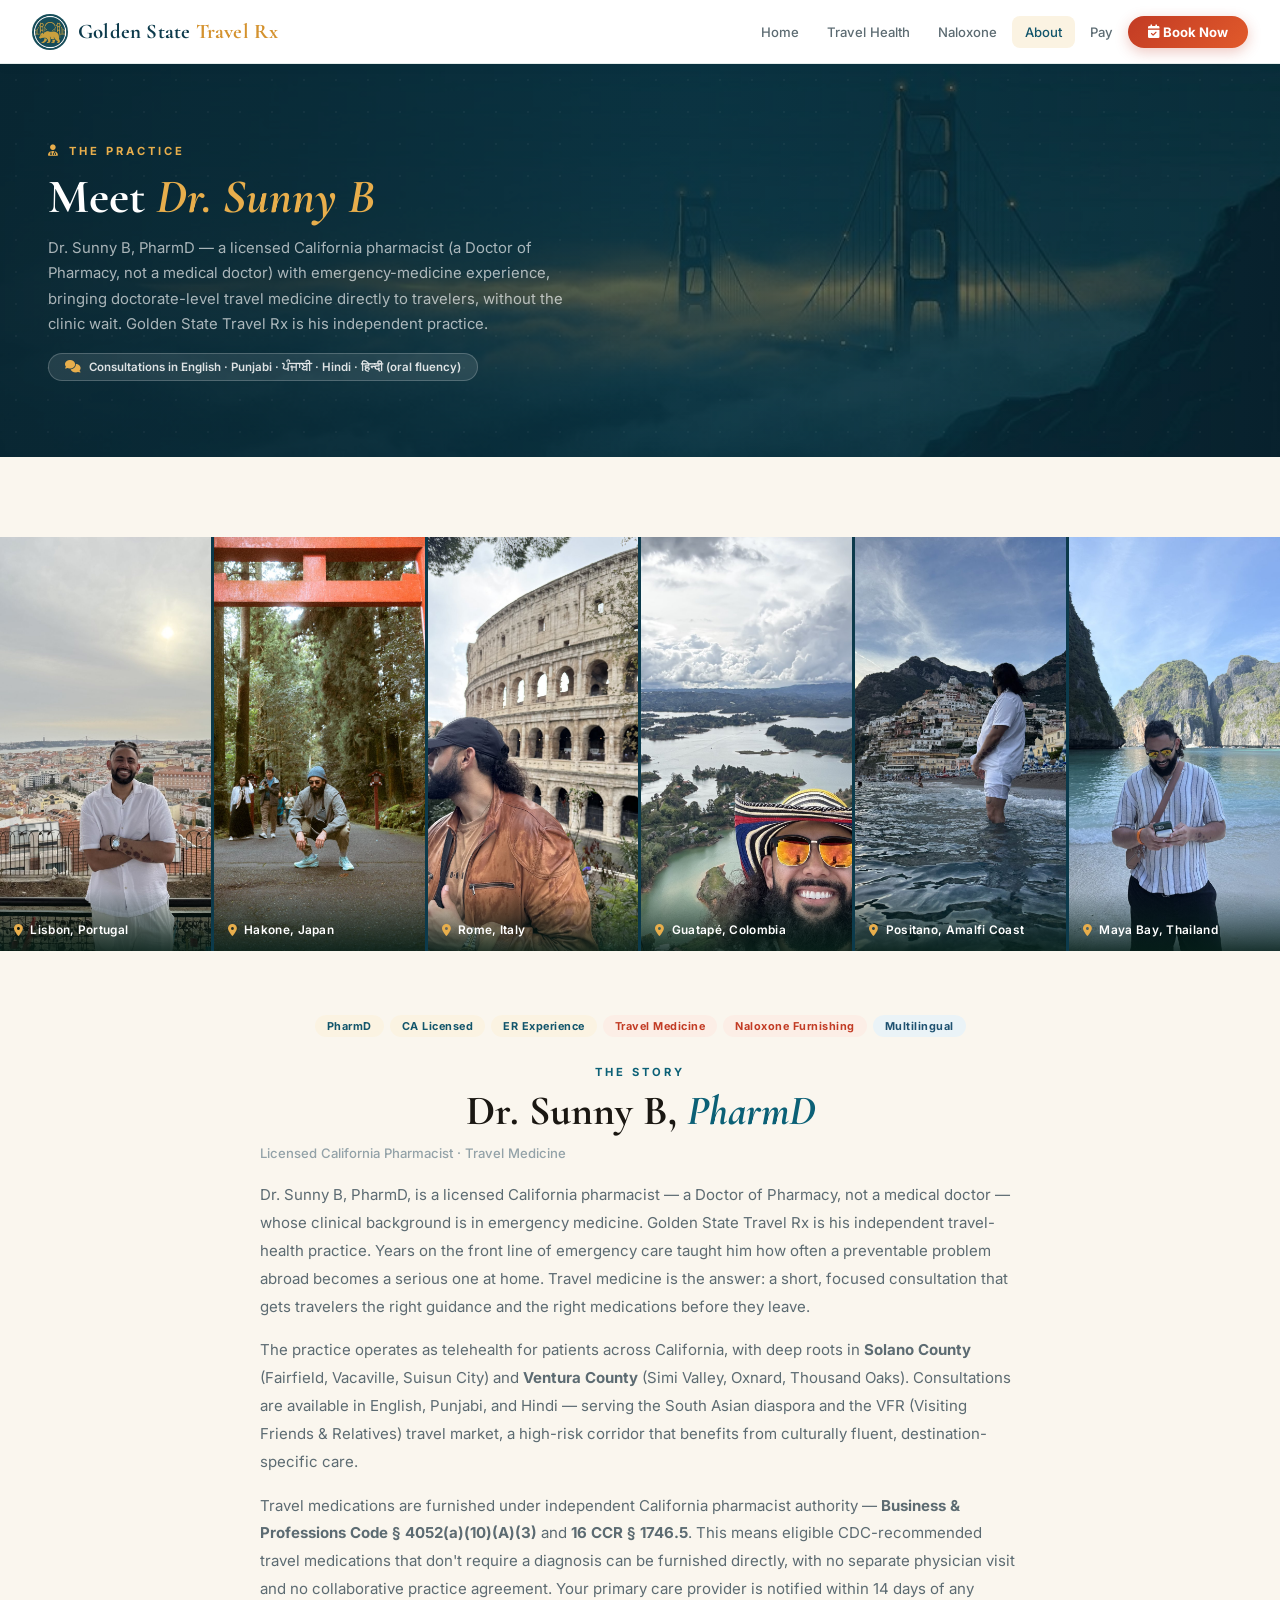
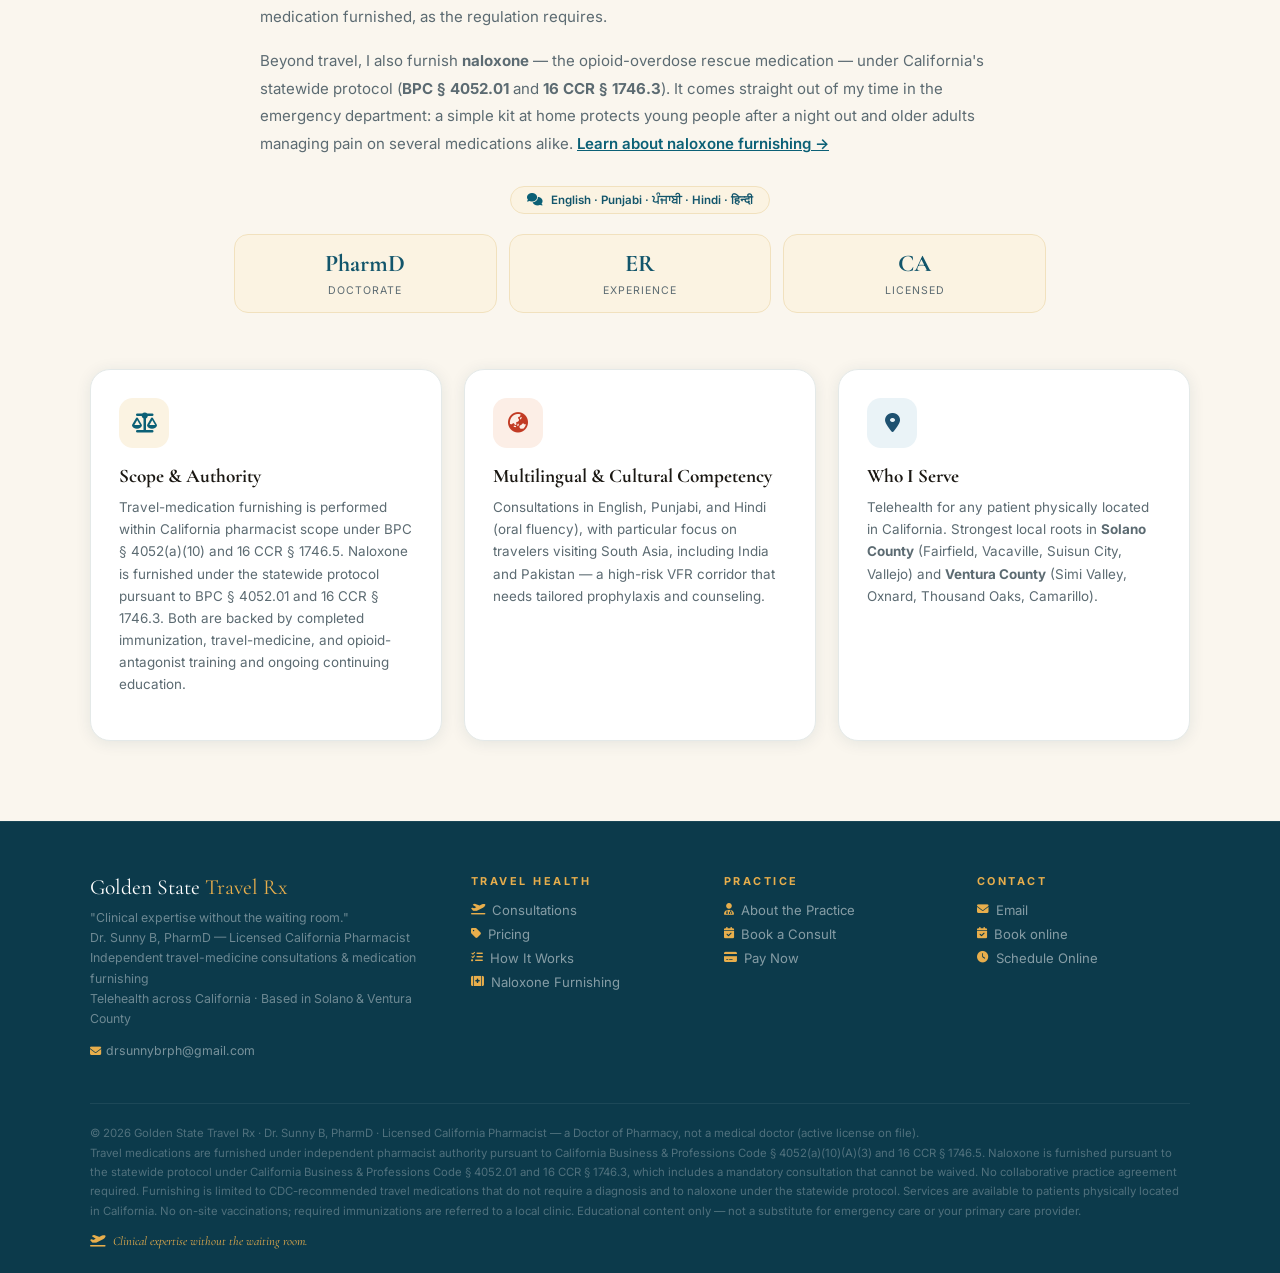
==== commit 357cc860: "Add files via upload" ====
--- a/about.html
+++ b/about.html
@@ -13,13 +13,18 @@
 <link rel="canonical" href="https://goldenstatetravelrx.com/about.html"/>
 <link href="https://fonts.googleapis.com/css2?family=Cormorant+Garamond:ital,wght@0,400;0,600;0,700;1,400;1,600&family=Inter:wght@300;400;500;600;700&display=swap" rel="stylesheet"/>
 <link href="https://cdnjs.cloudflare.com/ajax/libs/font-awesome/6.5.0/css/all.min.css" rel="stylesheet"/>
+<link rel="icon" href="favicon.ico" sizes="any"/>
+<link rel="icon" type="image/png" sizes="32x32" href="favicon-32.png"/>
+<link rel="apple-touch-icon" href="apple-touch-icon.png"/>
+<meta property="og:image" content="https://goldenstatetravelrx.com/og-card.jpg"/>
+<meta name="twitter:card" content="summary_large_image"/>
 <link rel="stylesheet" href="styles.css"/>
 </head>
 <body>
 
 <nav class="navbar">
   <a class="nav-brand" href="index.html">
-    <div class="nav-brand-icon"><i class="fa-solid fa-bridge"></i></div>
+    <div class="nav-brand-icon"><img src="emblem-512.png" alt="Golden State Travel Rx emblem"/></div>
     <div class="nav-brand-text">Golden State <span>Travel Rx</span></div>
   </a>
   <ul class="nav-menu" id="navMenu">
--- a/styles.css
+++ b/styles.css
@@ -423,3 +423,24 @@
 
 @media(max-width:768px){ .hero-bridge .ggb{height:150px;} .hero-glow{width:300px;height:300px;} }
 @media(prefers-reduced-motion:reduce){ body{animation:none;} .gtile img{transition:none;} }
+
+/* ============ real brand imagery (Gemini) ============ */
+.nav-brand-icon{background:transparent!important;box-shadow:none!important;overflow:hidden;padding:0;}
+.nav-brand-icon img{width:100%;height:100%;object-fit:contain;display:block;border-radius:50%;}
+
+/* HERO — bear + Golden Gate illustration, text over a left scrim */
+.hero{min-height:clamp(560px,66vh,700px)!important;
+      background:linear-gradient(90deg,rgba(8,38,50,.95) 0%,rgba(10,50,66,.82) 32%,rgba(11,58,75,.5) 60%,rgba(11,58,75,.18) 100%),
+      url("hero-bridge-bear.jpg") right center/cover no-repeat !important;}
+.hero-bridge,.hero-fog,.hero-glow,.hero-glow2{display:none!important;}
+.hero h1,.hero-desc{text-shadow:0 2px 18px rgba(4,20,28,.55);}
+
+/* PAGE-HERO — foggy Golden Gate towers behind the headline */
+.page-hero{background:linear-gradient(90deg,rgba(8,38,50,.90) 0%,rgba(11,58,75,.62) 55%,rgba(11,58,75,.34) 100%),
+      url("page-hero-fog.jpg") center/cover no-repeat !important;}
+.page-hero::before{display:none!important;}
+
+@media(max-width:768px){
+  .hero{background:linear-gradient(180deg,rgba(8,38,50,.86),rgba(11,58,75,.62) 55%,rgba(11,58,75,.5)),
+        url("hero-bridge-bear.jpg") center right/cover no-repeat !important;}
+}
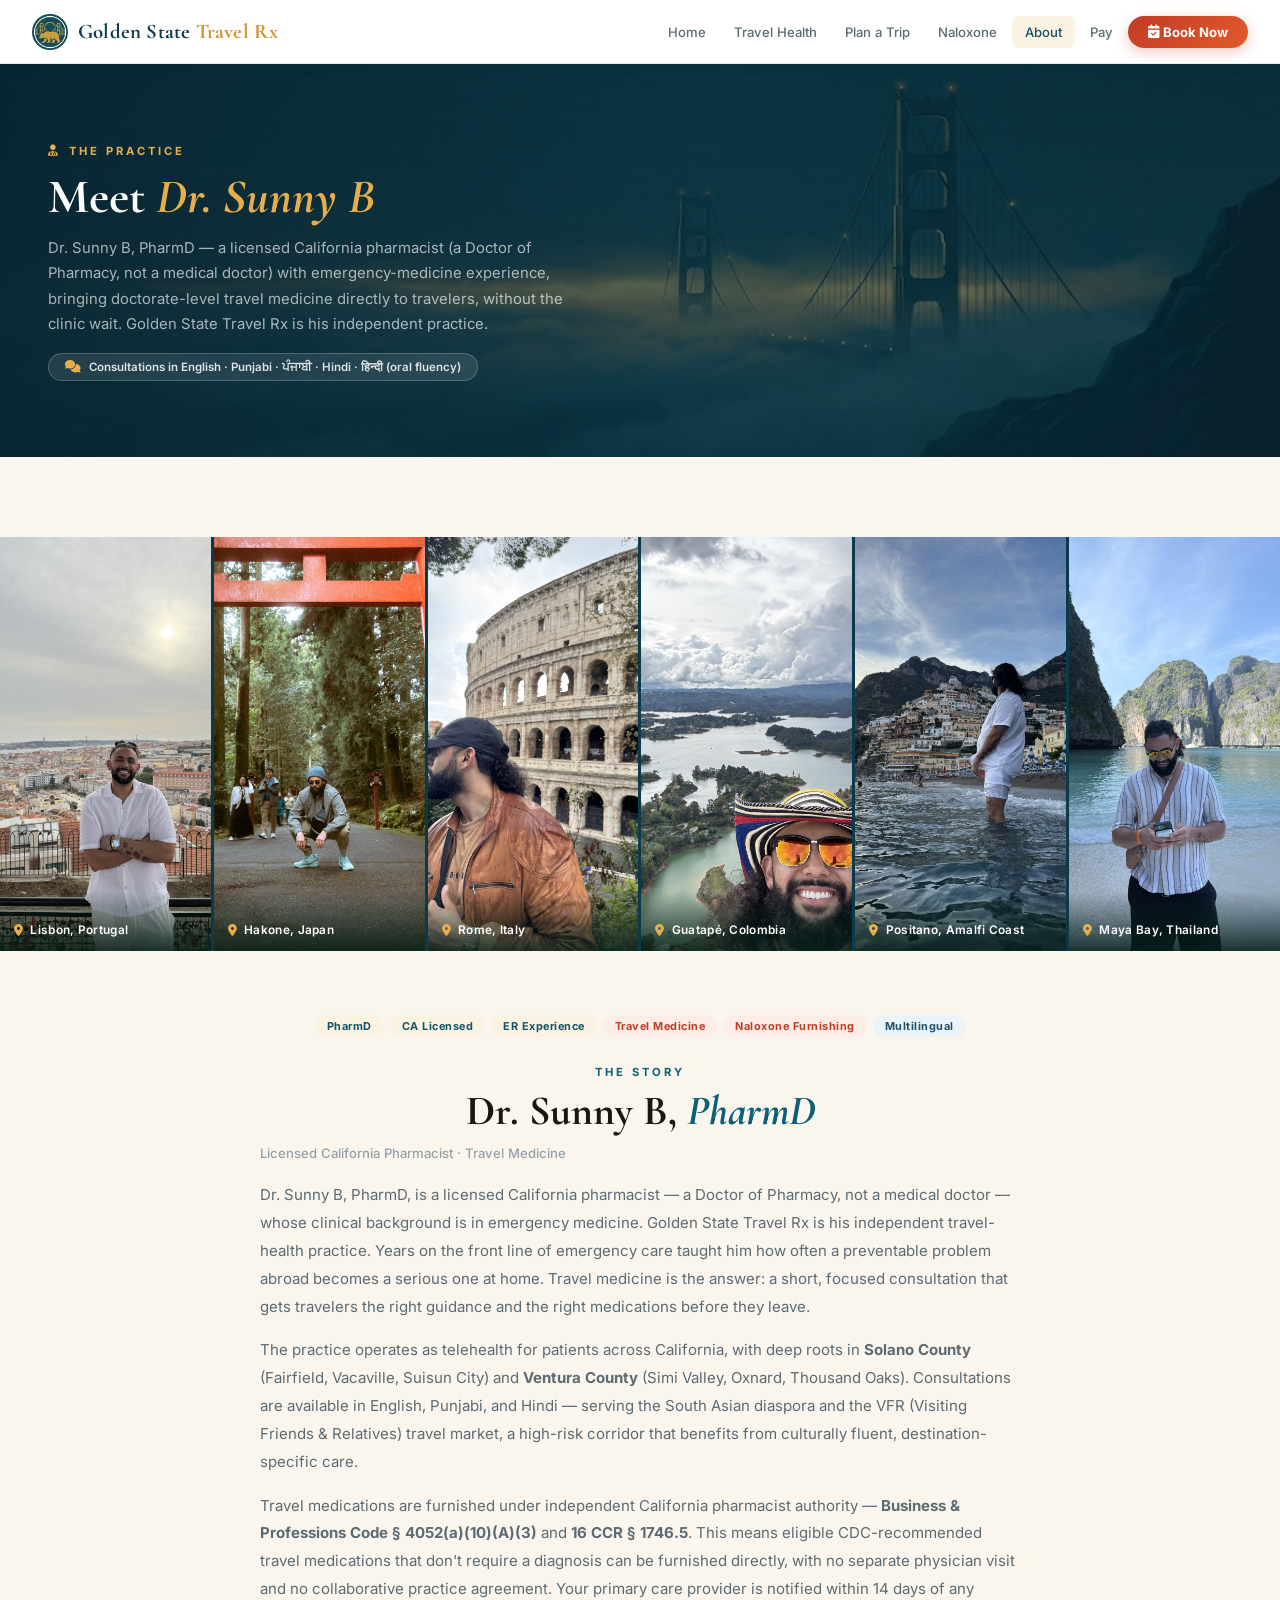
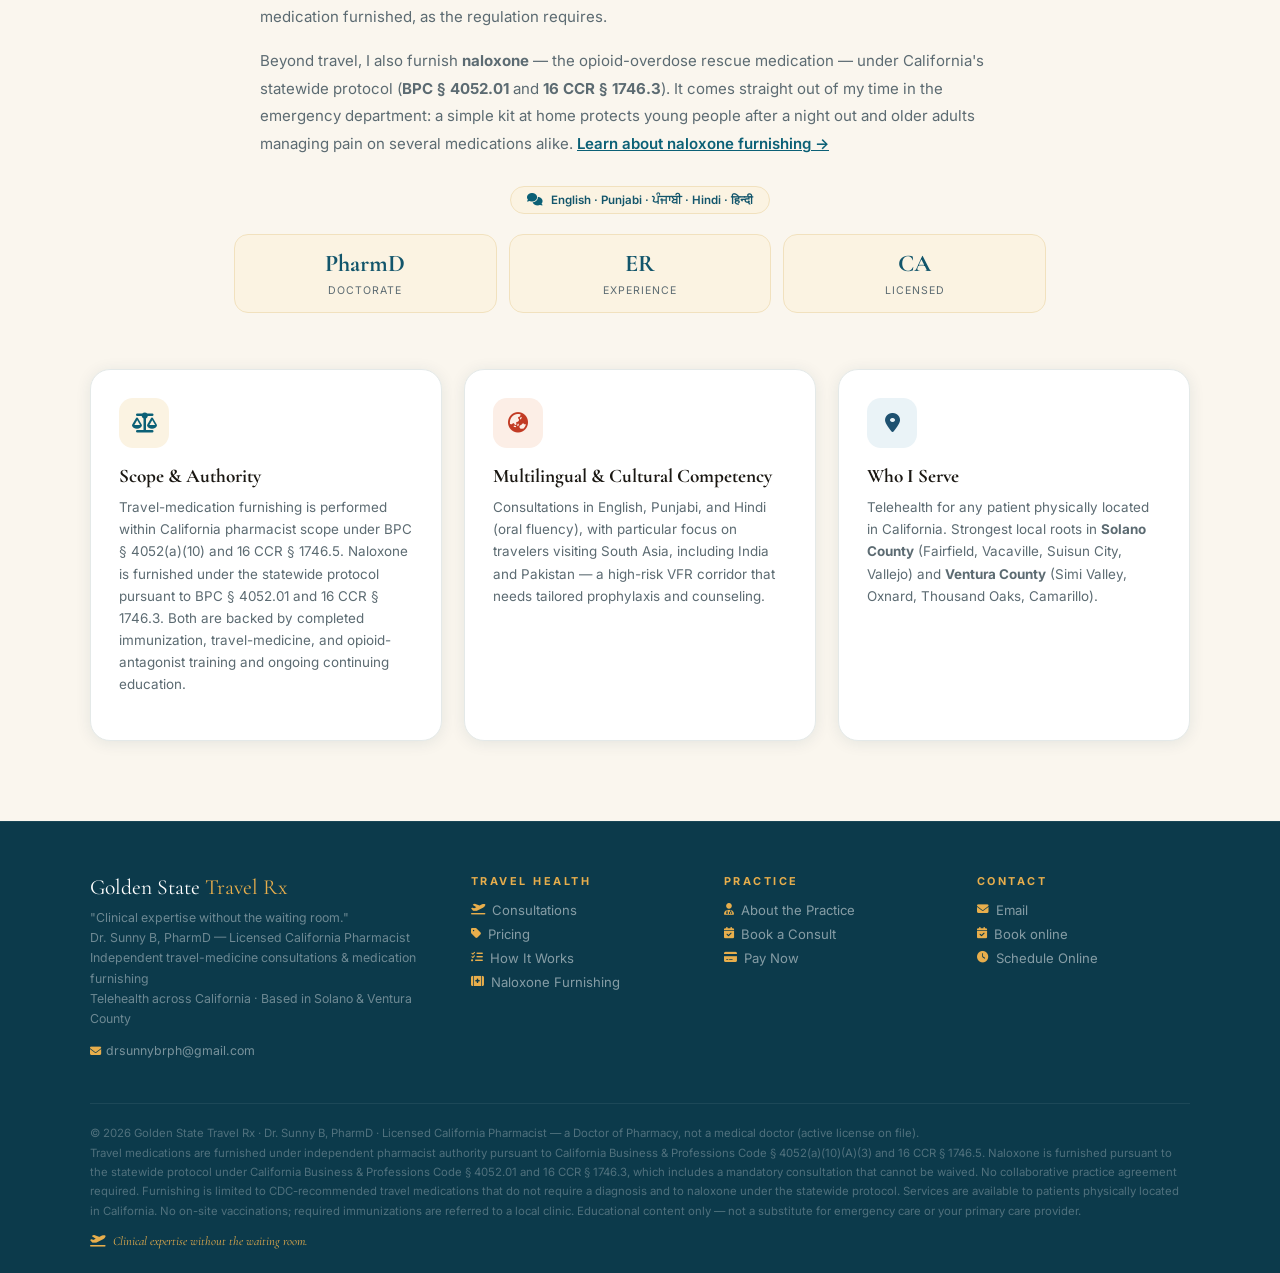
==== commit da7f28d7: "Add files via upload" ====
--- a/about.html
+++ b/about.html
@@ -30,6 +30,7 @@
   <ul class="nav-menu" id="navMenu">
     <li class="nav-item"><a class="nav-link" href="index.html" data-nav="home">Home</a></li>
     <li class="nav-item"><a class="nav-link" href="travel-health.html" data-nav="travel">Travel Health</a></li>
+    <li class="nav-item"><a class="nav-link" href="plan.html" data-nav="plan">Plan a Trip</a></li>
     <li class="nav-item"><a class="nav-link" href="naloxone.html" data-nav="naloxone">Naloxone</a></li>
     <li class="nav-item"><a class="nav-link" href="about.html" data-nav="about">About</a></li>
     <li class="nav-item"><a class="nav-link" href="pay.html" data-nav="pay">Pay</a></li>
--- a/styles.css
+++ b/styles.css
@@ -429,9 +429,11 @@
 .nav-brand-icon img{width:100%;height:100%;object-fit:contain;display:block;border-radius:50%;}
 
 /* HERO — bear + Golden Gate illustration, text over a left scrim */
-.hero{min-height:clamp(560px,66vh,700px)!important;
-      background:linear-gradient(90deg,rgba(8,38,50,.95) 0%,rgba(10,50,66,.82) 32%,rgba(11,58,75,.5) 60%,rgba(11,58,75,.18) 100%),
-      url("hero-bridge-bear.jpg") right center/cover no-repeat !important;}
+.hero{position:relative;overflow:hidden;min-height:clamp(560px,66vh,700px)!important;
+      background:url("hero-poster.jpg") 74% center/cover no-repeat !important;}
+.hero-video{position:absolute;inset:0;width:100%;height:100%;object-fit:cover;object-position:74% center;z-index:0;}
+.hero-scrim{position:absolute;inset:0;z-index:1;pointer-events:none;
+      background:linear-gradient(90deg,rgba(8,38,50,.93) 0%,rgba(10,50,66,.8) 30%,rgba(11,58,75,.46) 58%,rgba(11,58,75,.14) 100%);}
 .hero-bridge,.hero-fog,.hero-glow,.hero-glow2{display:none!important;}
 .hero h1,.hero-desc{text-shadow:0 2px 18px rgba(4,20,28,.55);}
 
@@ -440,7 +442,5 @@
       url("page-hero-fog.jpg") center/cover no-repeat !important;}
 .page-hero::before{display:none!important;}
 
-@media(max-width:768px){
-  .hero{background:linear-gradient(180deg,rgba(8,38,50,.86),rgba(11,58,75,.62) 55%,rgba(11,58,75,.5)),
-        url("hero-bridge-bear.jpg") center right/cover no-repeat !important;}
-}
+@media(max-width:768px){ .hero{background-position:72% center!important;} .hero-video{object-position:72% center;} }
+@media(prefers-reduced-motion:reduce){ .hero-video{display:none!important;} }
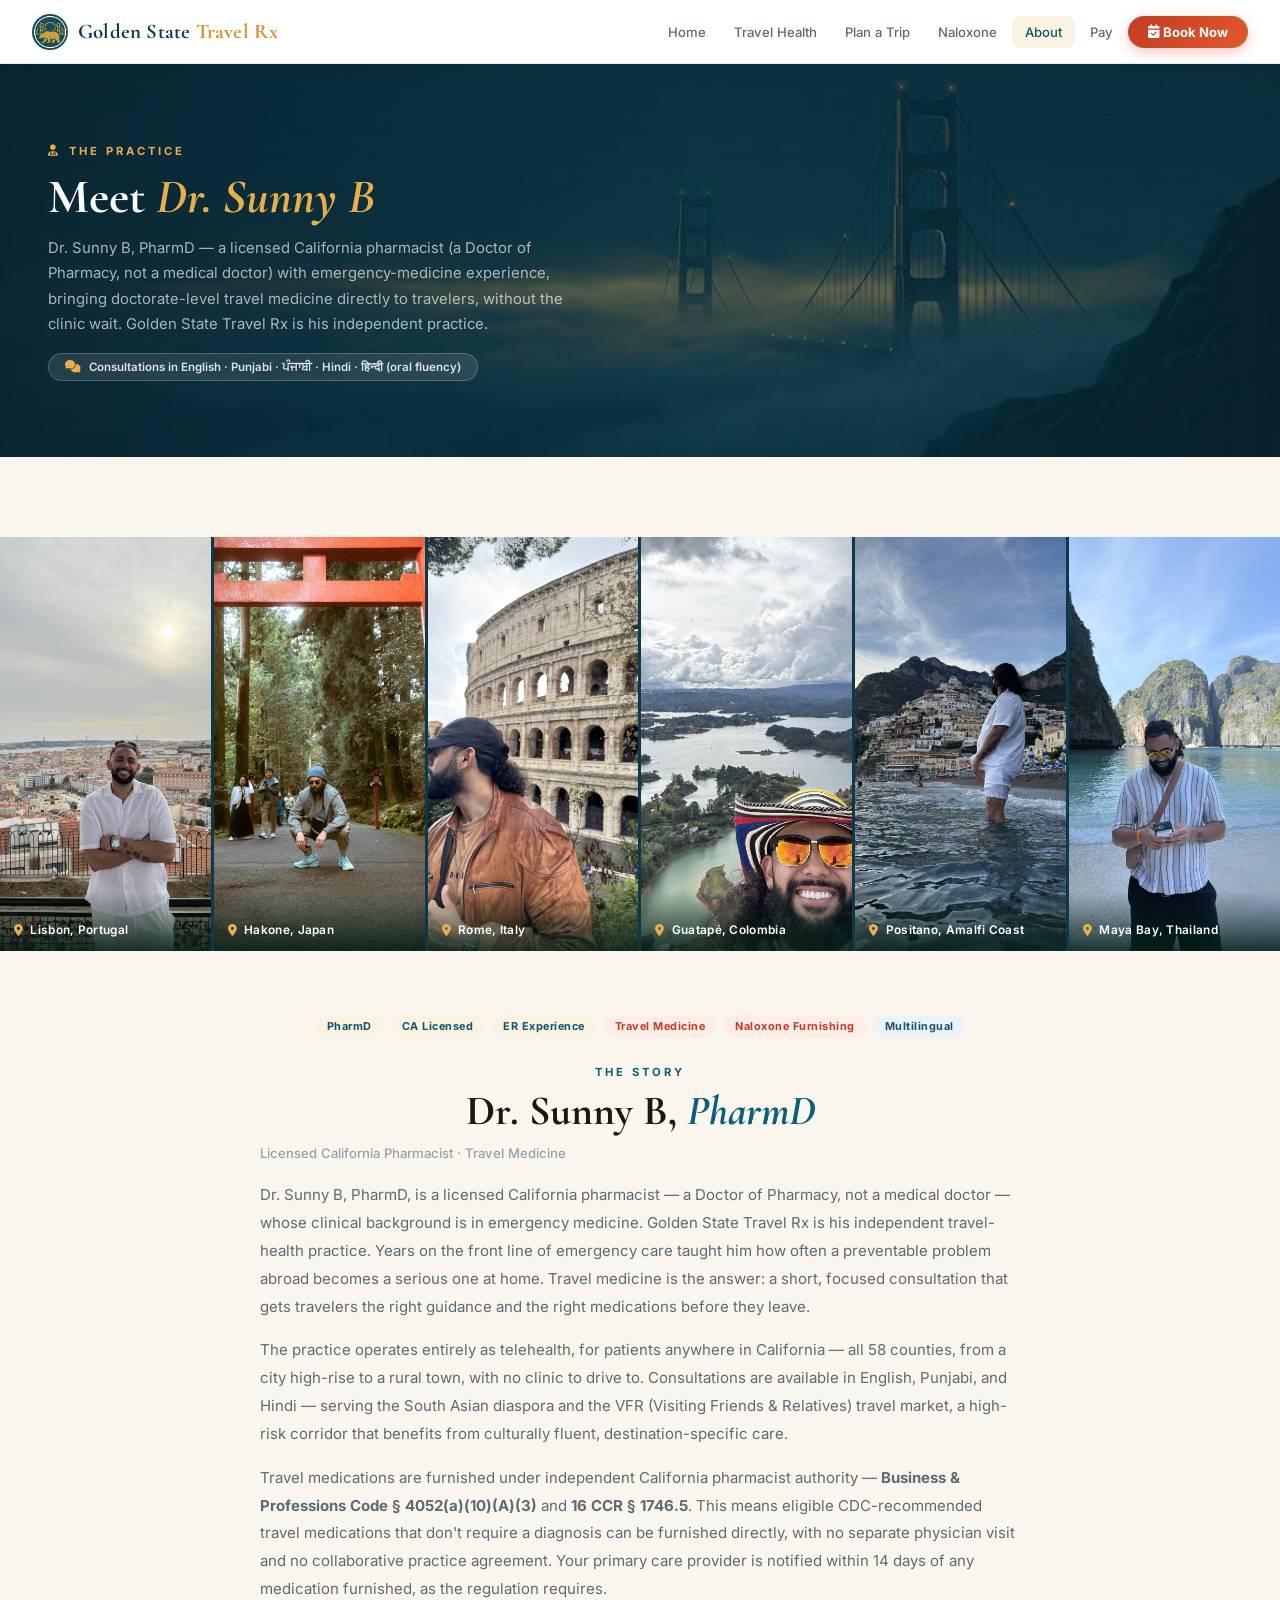
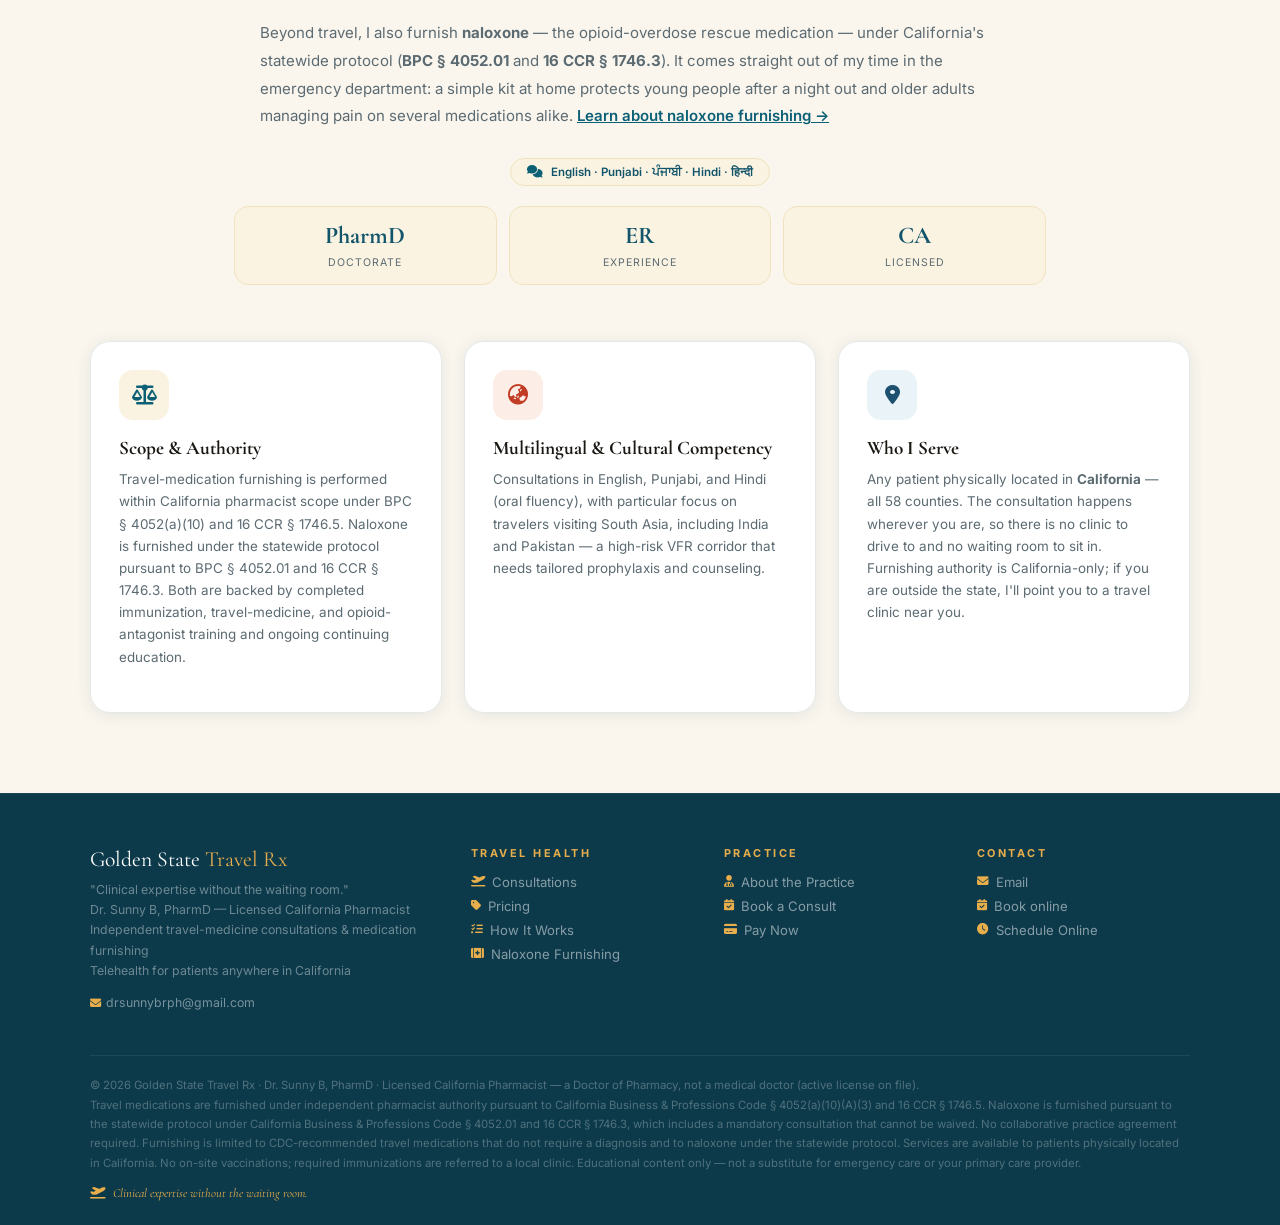
==== commit 98b9734a: "Add files via upload" ====
--- a/about.html
+++ b/about.html
@@ -4,7 +4,7 @@
 <meta charset="UTF-8"/>
 <meta name="viewport" content="width=device-width, initial-scale=1.0"/>
 <title>About | Golden State Travel Rx — California Travel Medicine Pharmacist</title>
-<meta name="description" content="Golden State Travel Rx — an independent California travel-health practice led by Dr. Sunny B, PharmD, a licensed pharmacist with emergency-medicine experience, providing travel health consultations, travel-medication furnishing, and naloxone furnishing. Telehealth across California; based in Solano and Ventura County. Consultations in English, Punjabi, and Hindi."/>
+<meta name="description" content="Golden State Travel Rx — an independent California travel-health practice led by Dr. Sunny B, PharmD, a licensed pharmacist with emergency-medicine experience, providing travel health consultations, travel-medication furnishing, and naloxone furnishing. Telehealth for patients anywhere in California. Consultations in English, Punjabi, and Hindi."/>
 <meta name="keywords" content="Golden State Travel Rx, travel Rx California, travel medicine pharmacist California, naloxone furnishing pharmacist California, Punjabi pharmacist travel health, Hindi pharmacist telehealth, emergency medicine experience"/>
 <meta property="og:title" content="About | Golden State Travel Rx"/>
 <meta property="og:description" content="Licensed California pharmacist providing independent travel health consultations and medication furnishing under Golden State Travel Rx."/>
@@ -66,7 +66,7 @@
           <h2 class="section-title" style="margin-bottom:4px;">Dr. Sunny B, <em>PharmD</em></h2>
           <p style="font-size:.82rem;color:var(--gray2);margin-bottom:16px;font-weight:500;">Licensed California Pharmacist · Travel Medicine</p>
           <p>Dr. Sunny B, PharmD, is a licensed California pharmacist — a Doctor of Pharmacy, not a medical doctor — whose clinical background is in emergency medicine. Golden State Travel Rx is his independent travel-health practice. Years on the front line of emergency care taught him how often a preventable problem abroad becomes a serious one at home. Travel medicine is the answer: a short, focused consultation that gets travelers the right guidance and the right medications before they leave.</p>
-          <p>The practice operates as telehealth for patients across California, with deep roots in <strong>Solano County</strong> (Fairfield, Vacaville, Suisun City) and <strong>Ventura County</strong> (Simi Valley, Oxnard, Thousand Oaks). Consultations are available in English, Punjabi, and Hindi — serving the South Asian diaspora and the VFR (Visiting Friends &amp; Relatives) travel market, a high-risk corridor that benefits from culturally fluent, destination-specific care.</p>
+          <p>The practice operates entirely as telehealth, for patients anywhere in California — all 58 counties, from a city high-rise to a rural town, with no clinic to drive to. Consultations are available in English, Punjabi, and Hindi — serving the South Asian diaspora and the VFR (Visiting Friends &amp; Relatives) travel market, a high-risk corridor that benefits from culturally fluent, destination-specific care.</p>
           <p>Travel medications are furnished under independent California pharmacist authority — <strong>Business &amp; Professions Code § 4052(a)(10)(A)(3)</strong> and <strong>16 CCR § 1746.5</strong>. This means eligible CDC-recommended travel medications that don't require a diagnosis can be furnished directly, with no separate physician visit and no collaborative practice agreement. Your primary care provider is notified within 14 days of any medication furnished, as the regulation requires.</p>
           <p>Beyond travel, I also furnish <strong>naloxone</strong> &mdash; the opioid-overdose rescue medication &mdash; under California's statewide protocol (<strong>BPC § 4052.01</strong> and <strong>16 CCR § 1746.3</strong>). It comes straight out of my time in the emergency department: a simple kit at home protects young people after a night out and older adults managing pain on several medications alike. <a href="naloxone.html" style="color:var(--emerald2);font-weight:600;">Learn about naloxone furnishing &rarr;</a></p>
           <div class="lang-badge-light"><i class="fa-solid fa-comments"></i> English · Punjabi · ਪੰਜਾਬੀ · Hindi · हिन्दी</div>
@@ -82,7 +82,7 @@
         <div class="cards-grid">
           <div class="card"><div class="card-icon ci-green"><i class="fa-solid fa-scale-balanced"></i></div><h3>Scope &amp; Authority</h3><p>Travel-medication furnishing is performed within California pharmacist scope under BPC § 4052(a)(10) and 16 CCR § 1746.5. Naloxone is furnished under the statewide protocol pursuant to BPC § 4052.01 and 16 CCR § 1746.3. Both are backed by completed immunization, travel-medicine, and opioid-antagonist training and ongoing continuing education.</p></div>
           <div class="card"><div class="card-icon ci-orange"><i class="fa-solid fa-earth-asia"></i></div><h3>Multilingual &amp; Cultural Competency</h3><p>Consultations in English, Punjabi, and Hindi (oral fluency), with particular focus on travelers visiting South Asia, including India and Pakistan — a high-risk VFR corridor that needs tailored prophylaxis and counseling.</p></div>
-          <div class="card"><div class="card-icon ci-slate"><i class="fa-solid fa-location-dot"></i></div><h3>Who I Serve</h3><p>Telehealth for any patient physically located in California. Strongest local roots in <strong>Solano County</strong> (Fairfield, Vacaville, Suisun City, Vallejo) and <strong>Ventura County</strong> (Simi Valley, Oxnard, Thousand Oaks, Camarillo).</p></div>
+          <div class="card"><div class="card-icon ci-slate"><i class="fa-solid fa-location-dot"></i></div><h3>Who I Serve</h3><p>Any patient physically located in <strong>California</strong> — all 58 counties. The consultation happens wherever you are, so there is no clinic to drive to and no waiting room to sit in. Furnishing authority is California-only; if you are outside the state, I'll point you to a travel clinic near you.</p></div>
         </div>
       </div>
     </div>
@@ -94,7 +94,7 @@
     <div class="footer-grid">
       <div>
         <div class="footer-brand">Golden State <span>Travel Rx</span></div>
-        <div class="footer-tagline">"Clinical expertise without the waiting room."<br/>Dr. Sunny B, PharmD — Licensed California Pharmacist<br/>Independent travel-medicine consultations &amp; medication furnishing<br/>Telehealth across California · Based in Solano &amp; Ventura County</div>
+        <div class="footer-tagline">"Clinical expertise without the waiting room."<br/>Dr. Sunny B, PharmD — Licensed California Pharmacist<br/>Independent travel-medicine consultations &amp; medication furnishing<br/>Telehealth for patients anywhere in California</div>
         <div style="margin-top:10px;"><a href="mailto:drsunnybrph@gmail.com" style="color:rgba(255,255,255,.45);font-size:.77rem;text-decoration:none;font-family:'Inter',sans-serif;"><i class="fa-solid fa-envelope" style="font-size:.7rem;color:var(--emerald4);margin-right:5px;"></i>drsunnybrph@gmail.com</a></div>
       </div>
       <div class="footer-col"><h4>Travel Health</h4><ul>
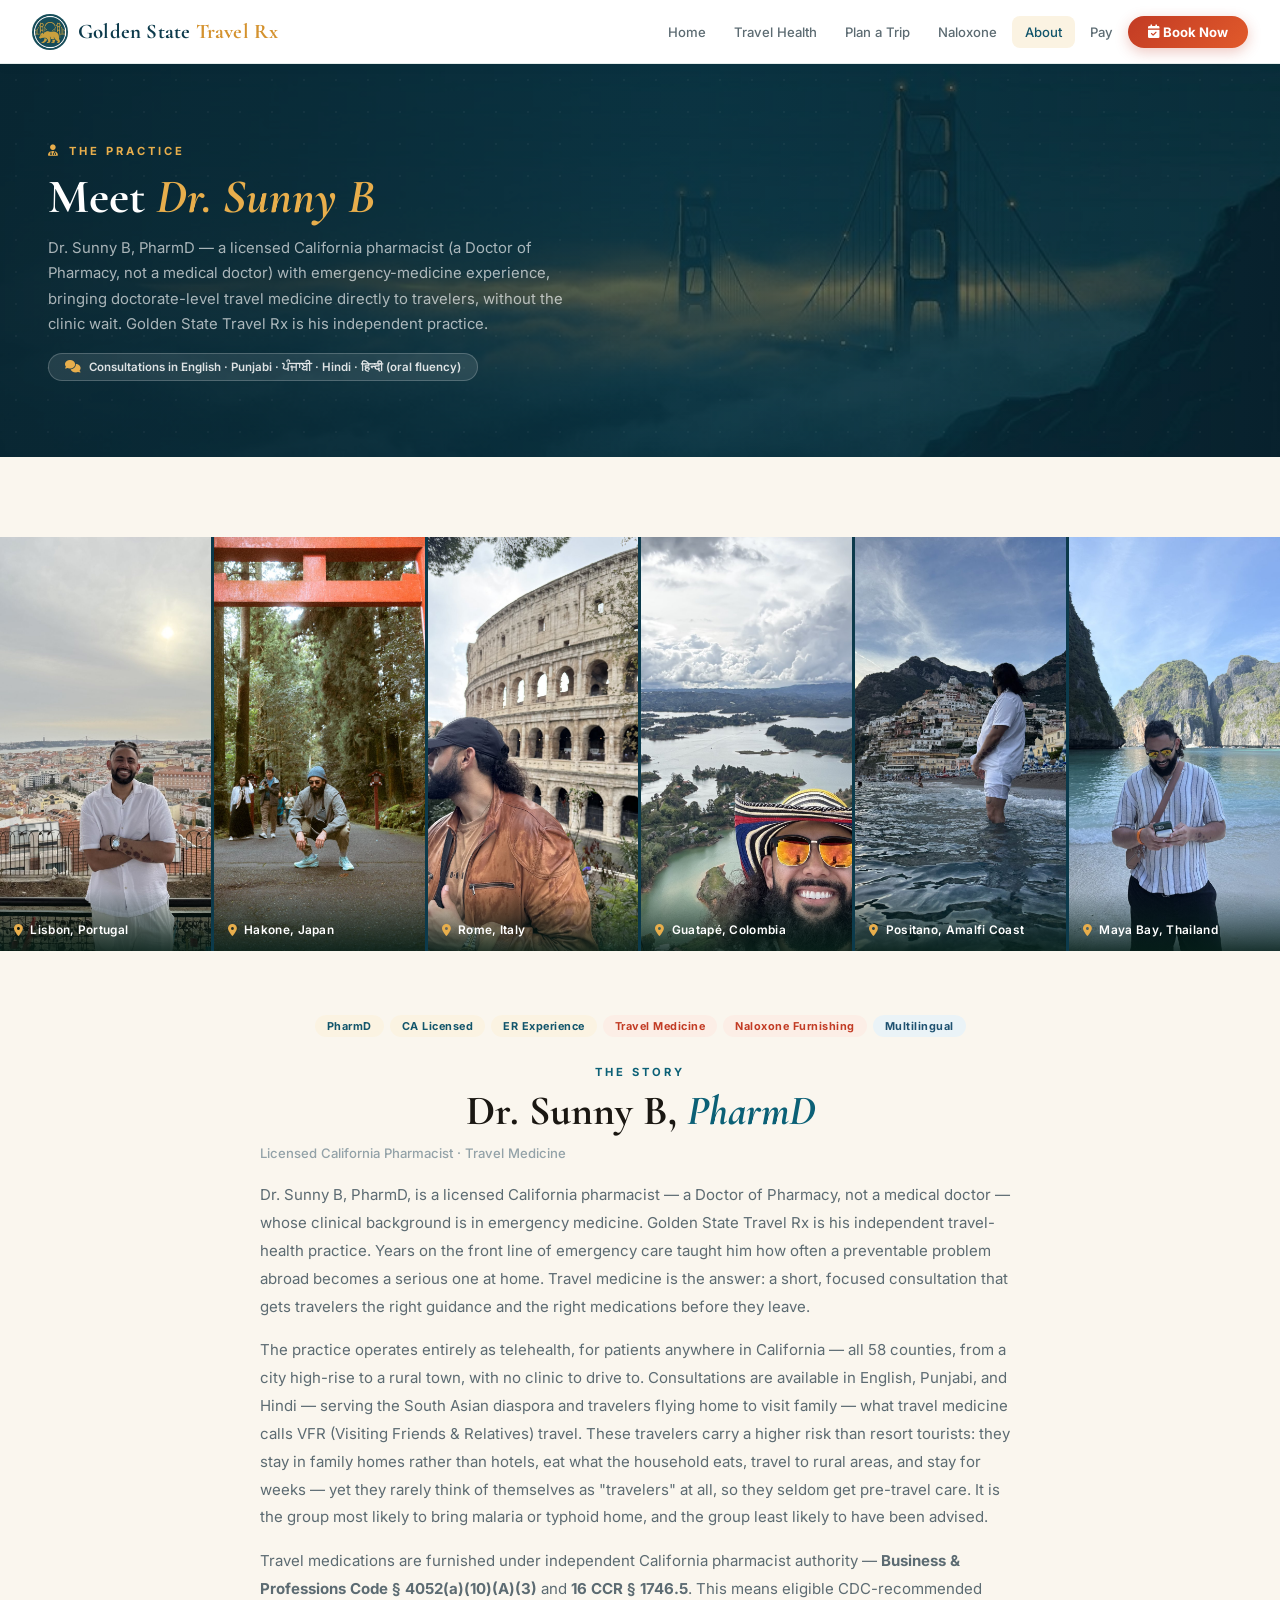
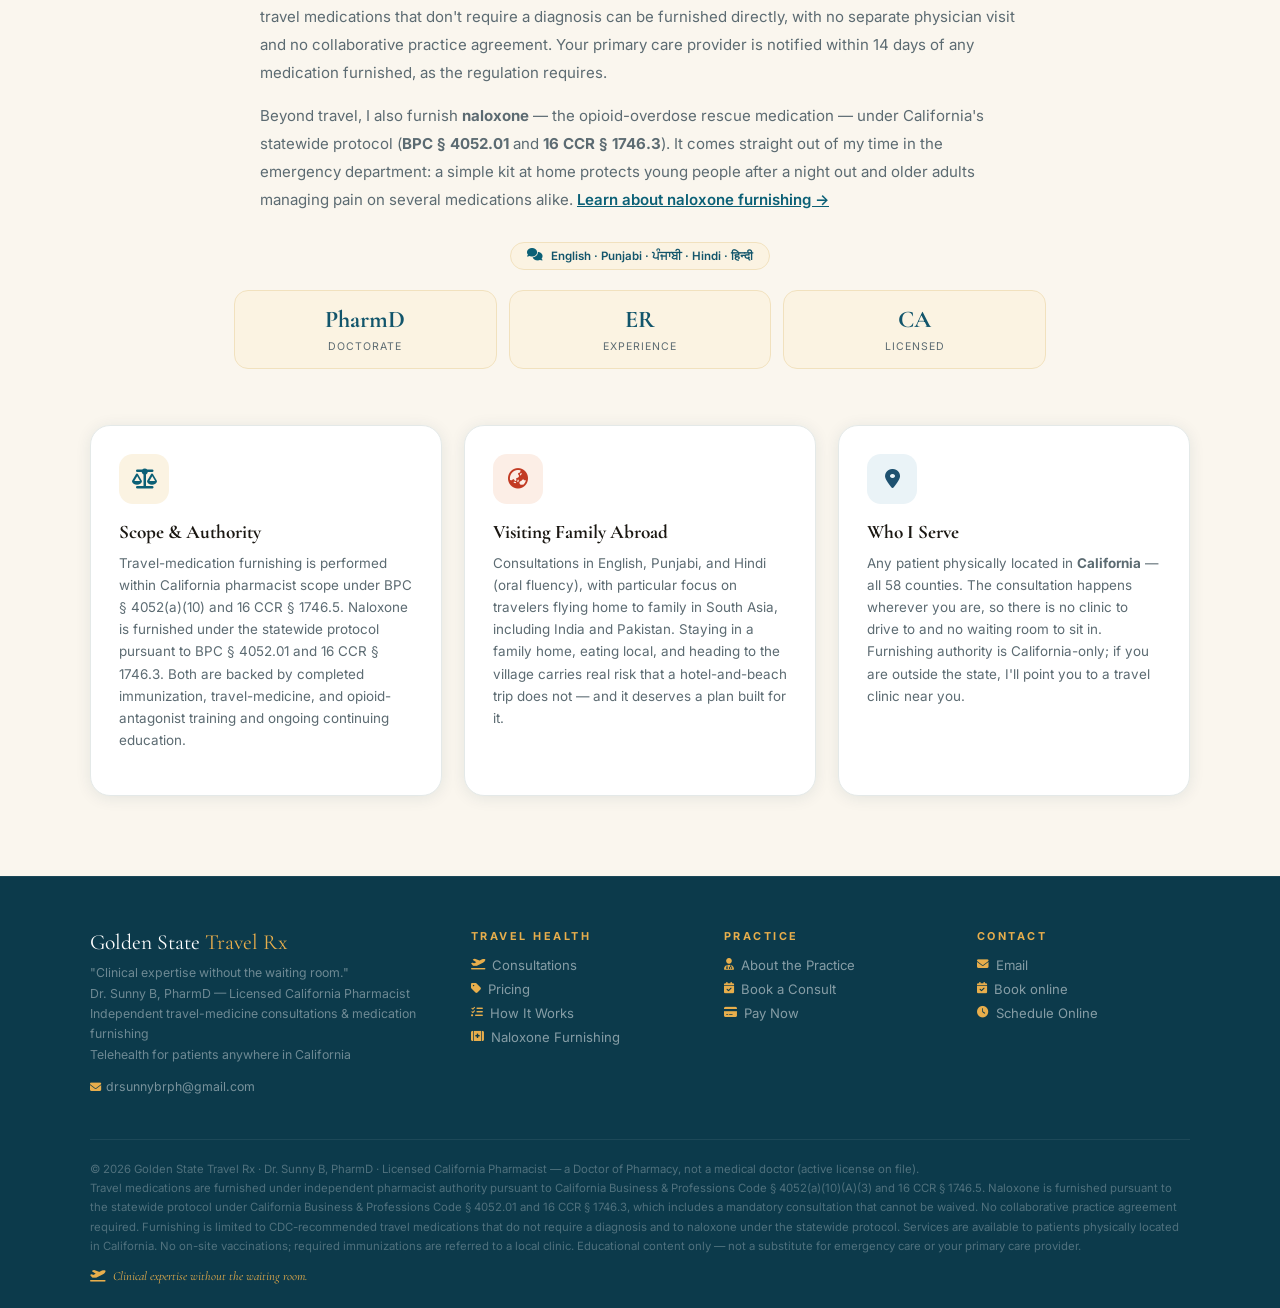
==== commit ecf92568: "Add files via upload" ====
--- a/about.html
+++ b/about.html
@@ -66,7 +66,7 @@
           <h2 class="section-title" style="margin-bottom:4px;">Dr. Sunny B, <em>PharmD</em></h2>
           <p style="font-size:.82rem;color:var(--gray2);margin-bottom:16px;font-weight:500;">Licensed California Pharmacist · Travel Medicine</p>
           <p>Dr. Sunny B, PharmD, is a licensed California pharmacist — a Doctor of Pharmacy, not a medical doctor — whose clinical background is in emergency medicine. Golden State Travel Rx is his independent travel-health practice. Years on the front line of emergency care taught him how often a preventable problem abroad becomes a serious one at home. Travel medicine is the answer: a short, focused consultation that gets travelers the right guidance and the right medications before they leave.</p>
-          <p>The practice operates entirely as telehealth, for patients anywhere in California — all 58 counties, from a city high-rise to a rural town, with no clinic to drive to. Consultations are available in English, Punjabi, and Hindi — serving the South Asian diaspora and the VFR (Visiting Friends &amp; Relatives) travel market, a high-risk corridor that benefits from culturally fluent, destination-specific care.</p>
+          <p>The practice operates entirely as telehealth, for patients anywhere in California — all 58 counties, from a city high-rise to a rural town, with no clinic to drive to. Consultations are available in English, Punjabi, and Hindi — serving the South Asian diaspora and travelers flying home to visit family — what travel medicine calls VFR (Visiting Friends &amp; Relatives) travel. These travelers carry a higher risk than resort tourists: they stay in family homes rather than hotels, eat what the household eats, travel to rural areas, and stay for weeks — yet they rarely think of themselves as "travelers" at all, so they seldom get pre-travel care. It is the group most likely to bring malaria or typhoid home, and the group least likely to have been advised.</p>
           <p>Travel medications are furnished under independent California pharmacist authority — <strong>Business &amp; Professions Code § 4052(a)(10)(A)(3)</strong> and <strong>16 CCR § 1746.5</strong>. This means eligible CDC-recommended travel medications that don't require a diagnosis can be furnished directly, with no separate physician visit and no collaborative practice agreement. Your primary care provider is notified within 14 days of any medication furnished, as the regulation requires.</p>
           <p>Beyond travel, I also furnish <strong>naloxone</strong> &mdash; the opioid-overdose rescue medication &mdash; under California's statewide protocol (<strong>BPC § 4052.01</strong> and <strong>16 CCR § 1746.3</strong>). It comes straight out of my time in the emergency department: a simple kit at home protects young people after a night out and older adults managing pain on several medications alike. <a href="naloxone.html" style="color:var(--emerald2);font-weight:600;">Learn about naloxone furnishing &rarr;</a></p>
           <div class="lang-badge-light"><i class="fa-solid fa-comments"></i> English · Punjabi · ਪੰਜਾਬੀ · Hindi · हिन्दी</div>
@@ -81,7 +81,7 @@
       <div style="margin-top:56px;">
         <div class="cards-grid">
           <div class="card"><div class="card-icon ci-green"><i class="fa-solid fa-scale-balanced"></i></div><h3>Scope &amp; Authority</h3><p>Travel-medication furnishing is performed within California pharmacist scope under BPC § 4052(a)(10) and 16 CCR § 1746.5. Naloxone is furnished under the statewide protocol pursuant to BPC § 4052.01 and 16 CCR § 1746.3. Both are backed by completed immunization, travel-medicine, and opioid-antagonist training and ongoing continuing education.</p></div>
-          <div class="card"><div class="card-icon ci-orange"><i class="fa-solid fa-earth-asia"></i></div><h3>Multilingual &amp; Cultural Competency</h3><p>Consultations in English, Punjabi, and Hindi (oral fluency), with particular focus on travelers visiting South Asia, including India and Pakistan — a high-risk VFR corridor that needs tailored prophylaxis and counseling.</p></div>
+          <div class="card"><div class="card-icon ci-orange"><i class="fa-solid fa-earth-asia"></i></div><h3>Visiting Family Abroad</h3><p>Consultations in English, Punjabi, and Hindi (oral fluency), with particular focus on travelers flying home to family in South Asia, including India and Pakistan. Staying in a family home, eating local, and heading to the village carries real risk that a hotel-and-beach trip does not — and it deserves a plan built for it.</p></div>
           <div class="card"><div class="card-icon ci-slate"><i class="fa-solid fa-location-dot"></i></div><h3>Who I Serve</h3><p>Any patient physically located in <strong>California</strong> — all 58 counties. The consultation happens wherever you are, so there is no clinic to drive to and no waiting room to sit in. Furnishing authority is California-only; if you are outside the state, I'll point you to a travel clinic near you.</p></div>
         </div>
       </div>
